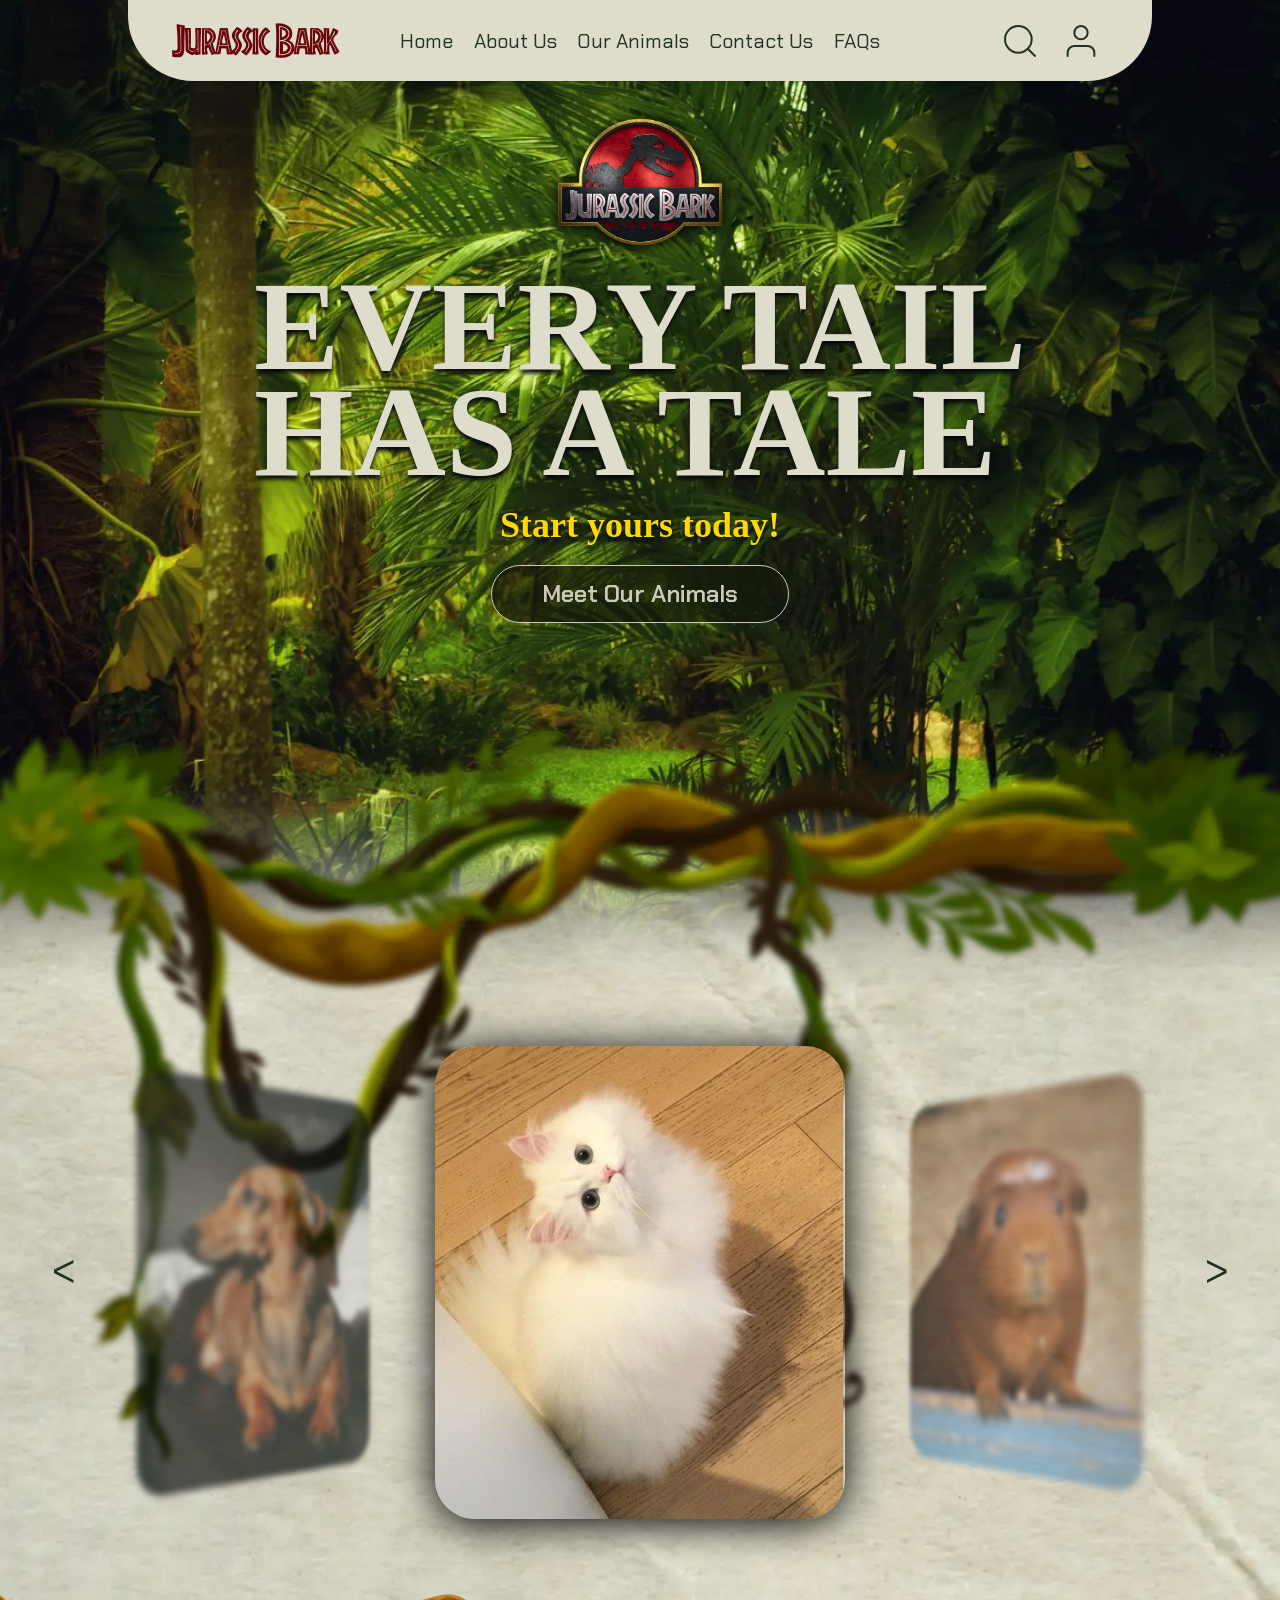
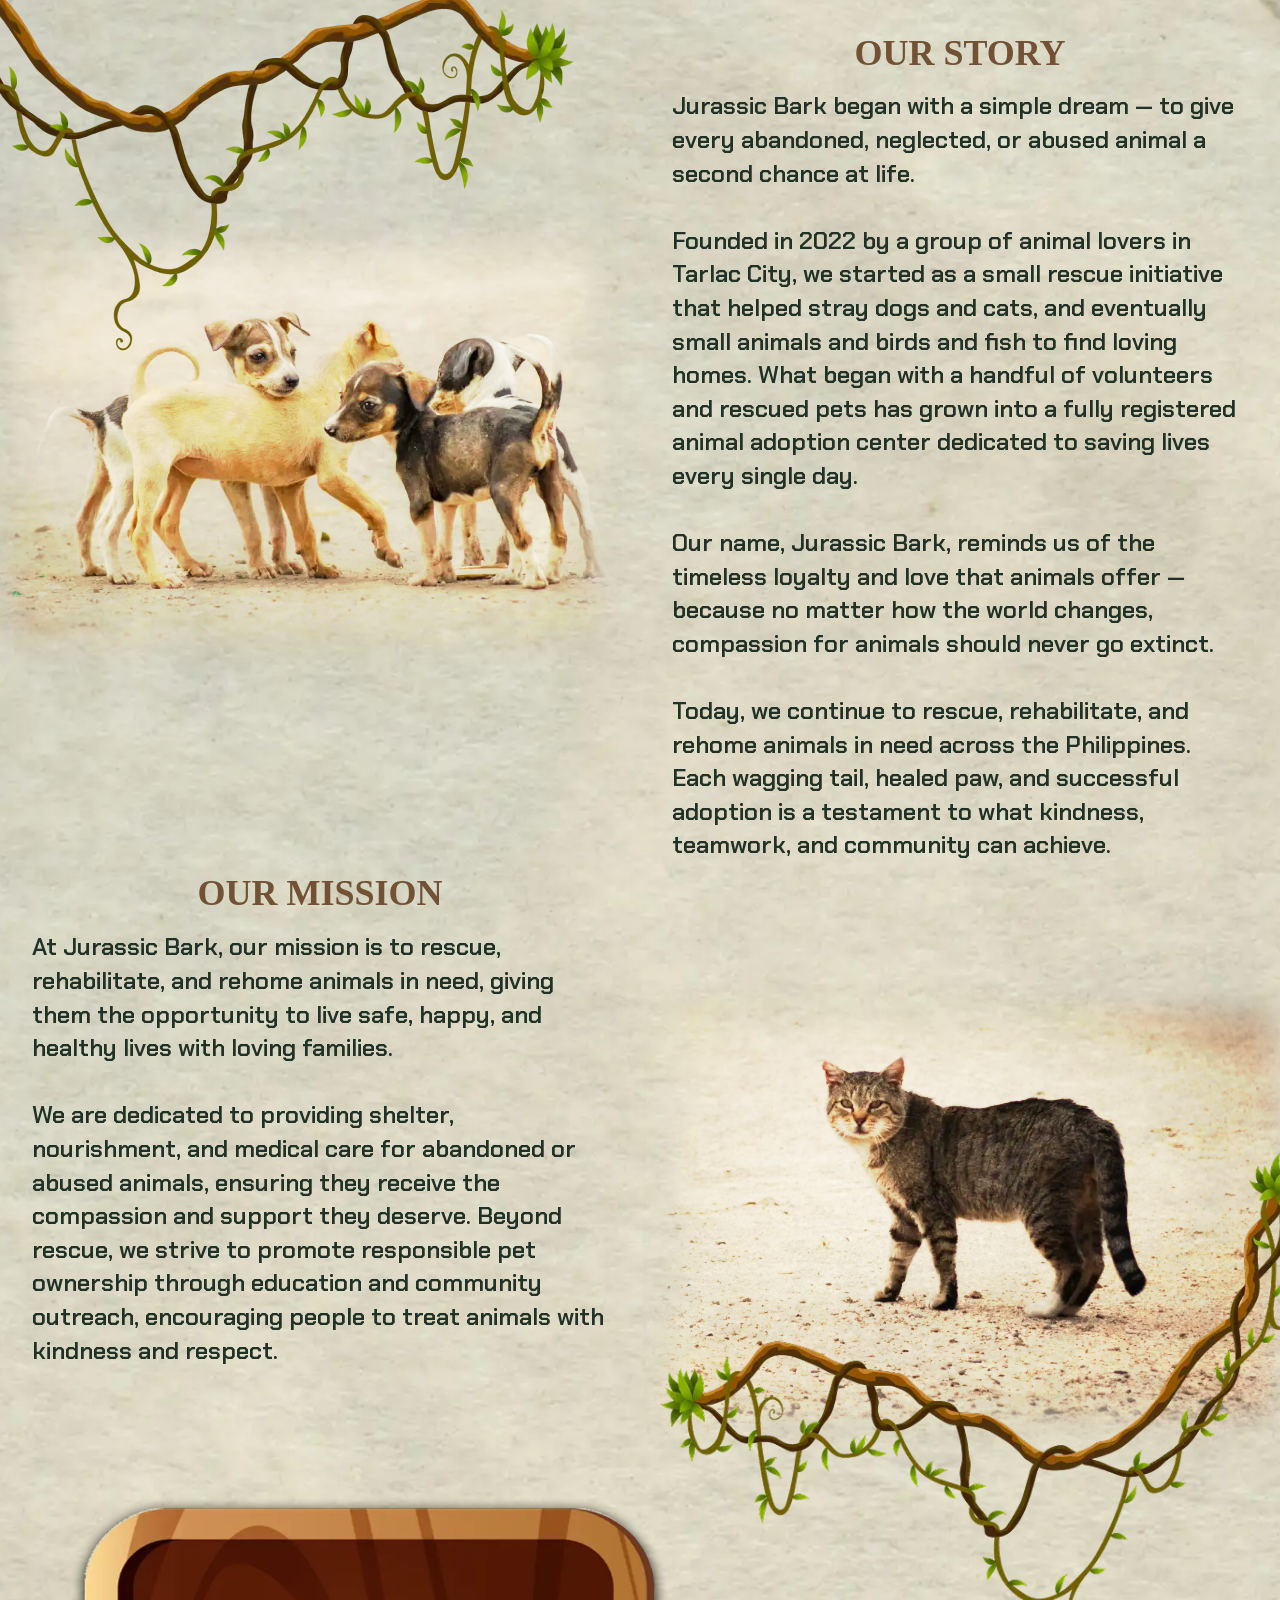
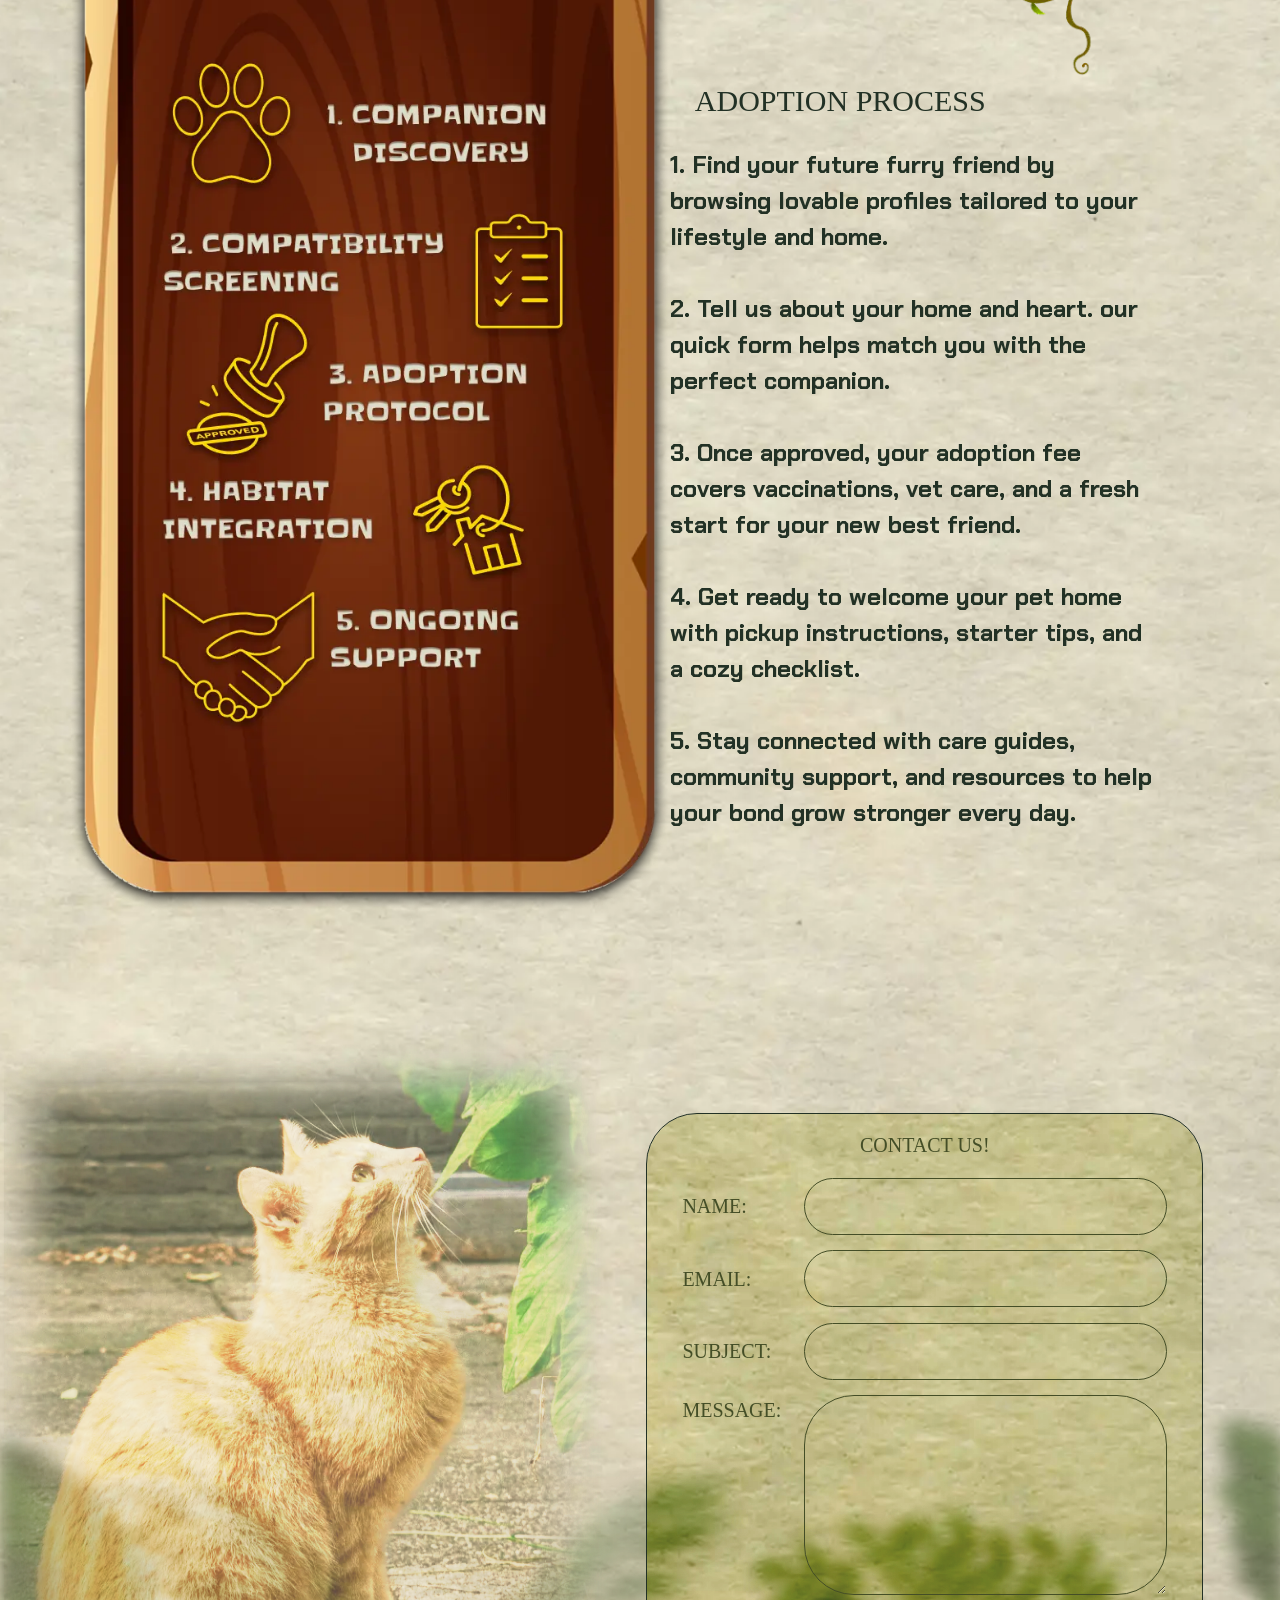
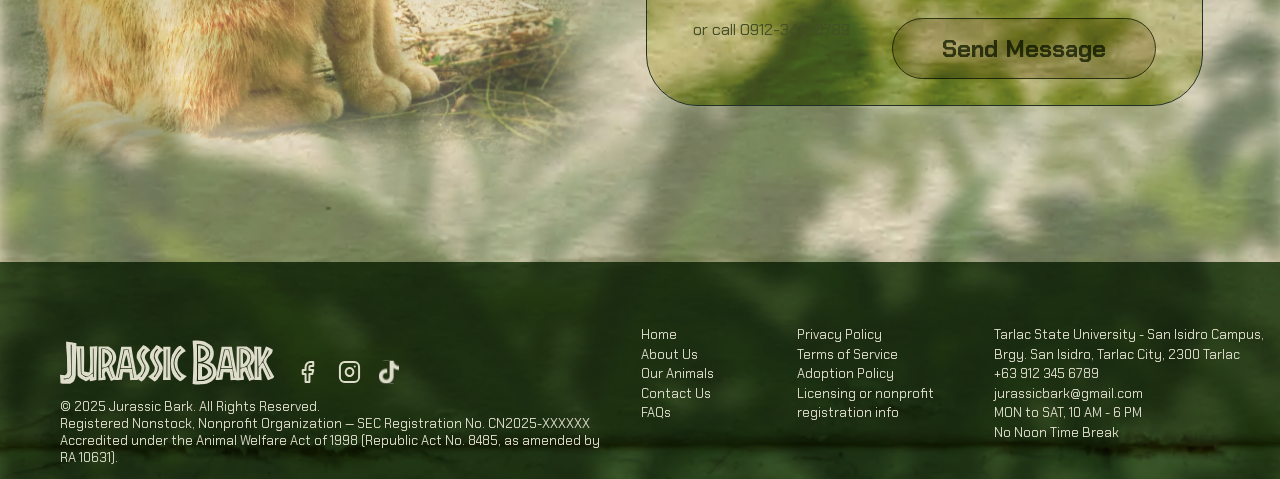
==== index.html @ 001b8b64 "awdawd" ====
<!DOCTYPE html>
<html lang="en">
<head>
    <meta charset="UTF-8">
    <meta name="viewport" content="width=device-width, initial-scale=1.0">
    <title>Document</title>
    <link rel="stylesheet" href="index.css">
    <script defer src="index.js" ></script>

    <!-- FONTS -->
    <style>
        @import url('https://fonts.googleapis.com/css2?family=Archivo+Black&family=Chakra+Petch:ital,wght@0,300;0,400;0,500;0,600;0,700;1,300;1,400;1,500;1,600;1,700&family=Noto+Sans+TC:wght@100..900&family=Poppins:ital,wght@0,100;0,200;0,300;0,400;0,500;0,600;0,700;0,800;0,900;1,100;1,200;1,300;1,400;1,500;1,600;1,700;1,800;1,900&display=swap');
        @import url('https://fonts.googleapis.com/css2?family=Archivo+Black&family=Chakra+Petch:ital,wght@0,300;0,400;0,500;0,600;0,700;1,300;1,400;1,500;1,600;1,700&family=Noto+Sans+TC:wght@100..900&family=Poppins:ital,wght@0,100;0,200;0,300;0,400;0,500;0,600;0,700;0,800;0,900;1,100;1,200;1,300;1,400;1,500;1,600;1,700;1,800;1,900&family=Slackey&display=swap');
    </style>
    
</head>
<body>

    <!-- Page Image Background -->
    <div class="homeBg1" ></div>
    <!-- <div class="homeBg2" ></div> -->
    <!-- <img  src="images/homeImages/home-bg-1.webp" alt=""> -->
    <!-- <img  src="images/homeImages/Home-Bg-2.webp" alt=""> -->

    <!-- NAV BAR -->
    <div class="nav">
        <!-- Burger menu button for mobile -->
        <div class="burgerMenuCon" >
            <div class="burgerMenuBtn" >
                <div></div>
                <div></div>
                <div></div>
            </div>
        </div>

        <div class="navLogo">
            <img src="images/homeImages/Jurassic Bark.webp" alt="">
        </div>
        <div class="mainNav">
            <p><a href="index.html">Home</a></p>
            <p> <a href="aboutUs.html">About Us</a></p>
            <p> <a href="ourAnimals.html">Our Animals</a></p>
            <p><a href="contact.html">Contact Us</a></p>
            <p><a href="faqs.html">FAQs</a></p>
        </div>
        <div class="navControls">
            <!-- Search SVG -->
            <svg class="searchIcon" width="40" height="40" viewBox="0 0 40 40" fill="none" xmlns="http://www.w3.org/2000/svg">
                <path d="M18.3333 31.6667C25.6971 31.6667 31.6667 25.6971 31.6667 18.3333C31.6667 10.9695 25.6971 5 18.3333 5C10.9695 5 5 10.9695 5 18.3333C5 25.6971 10.9695 31.6667 18.3333 31.6667Z" stroke="#223125" stroke-width="2" stroke-linecap="round" stroke-linejoin="round"/>
                <path d="M35 35L27.75 27.75" stroke="#223125" stroke-width="2" stroke-linecap="round" stroke-linejoin="round"/>
            </svg>

            <!-- User Svg -->
            <a href="user-profile.html">
                <svg class="userIcon" width="40" height="40" viewBox="0 0 40 40" fill="none" xmlns="http://www.w3.org/2000/svg">
                    <path d="M33.3337 35V31.6667C33.3337 29.8986 32.6313 28.2029 31.381 26.9526C30.1308 25.7024 28.4351 25 26.667 25H13.3337C11.5655 25 9.86986 25.7024 8.61961 26.9526C7.36937 28.2029 6.66699 29.8986 6.66699 31.6667V35" stroke="#223125" stroke-width="2" stroke-linecap="round" stroke-linejoin="round"/>
                    <path d="M19.9997 18.3333C23.6816 18.3333 26.6663 15.3486 26.6663 11.6667C26.6663 7.98477 23.6816 5 19.9997 5C16.3178 5 13.333 7.98477 13.333 11.6667C13.333 15.3486 16.3178 18.3333 19.9997 18.3333Z" stroke="#223125" stroke-width="2" stroke-linecap="round" stroke-linejoin="round"/>
                </svg>
            </a>

        </div>
    </div>

    <div class="navMobileSlide">
        <div class="navItem">
            <a href="index.html"><p>HOME</p></a>
        </div>
        
        <div class="navItem">
            <a href="aboutUs.html"><p>ABOUT US</p></a>
        </div>

        <div class="navItem">
            <a href="ourAnimals.html"><p>OUR ANIMALS</p></a>
        </div>

        <div class="navItem">
            <a href="contact.html"><p>CONTACT US</p></a>
        </div>

        <div class="navItem">
            <a href="faqs.html"><p>FAQs</p></a>
        </div>

    </div>

    <!-- MAIN CONTENT -->
    <!-- Home Back ground -->
    <div class="homeIntroImgBg" ></div>
    <div class="homeIntro" >
        <!-- Main Content -->
        <div class="mainContent">
            <img class="homeIntroLogo" src="images/3d Logo.png" alt="">
            <h1>
                EVERY TAIL
                <br>
                HAS A TALE
            </h1>
            <h2>Start yours today!</h2>
            <div class="startYoursBtn" >Meet Our Animals</div>
        </div>
        <!-- Blurry Branch Img -->
        <div class="blurryBranchCon">
            <img class="blurryBranchImg" src="images/homeImages/blury-branch.webp" alt="">
        </div>
    </div>


    <!-- OUT PETS -->
     <div class="ourPets">
        <!-- <div class="ourPetsHeading">
            <div class="ourPetsTitle"><h2>OUR PETS</h2></div>
            <div class="ourPetsViewMoreAnimalsBtn">View more animals</div>
        </div> -->

        <div class="ourPetsContent">
            <div class="btnCon">
                <button class="prevBtn" >&lt;</button>
            </div>
            <div class="carouselCon">
                <!-- <div class="petPic place1 ">
                    <img src="images/Bark-Twaine-BEAGLE 1.png" alt="">
                </div>
                <div class="petPic place2 ">
                    <img src="images/Nina-Tucker-GERMAN_SHEPHERD 1.png" alt="">
                </div>
                <div class="petPic place3 ">
                    <img src="images/Turing-POODLE 1.png" alt="">
                </div> -->
                <!-- <div class="petPic place3 next3"></div> -->
            </div>
            <div class="btnCon">
                <button class="nextBtn" >&gt;</button>
            </div>
        </div>
     </div>

    <!-- HOME INFORMATION -->
    <div class="homeInformation">

        <!-- Our Story -->
        <div class="ourStory">
            <div class="ourStoryimageHolder">
                <!-- side branch -->
                <img class="sideBranchImg" src="images/homeImages/side-branch.webp" alt="">
    
                <!-- Our Story Image Dogs -->
                <img class="ourStoryDogsImg" src="images/homeImages/ourStory-Image.webp" alt="">
            </div>
            <div class="ourStorycontentHolder">
                <h2>OUR STORY</h2>
                <p>Jurassic Bark began with a simple dream — to give every abandoned, neglected, or abused animal a second chance at life.
                    <br><br>
                    Founded in 2022 by a group of animal lovers in Tarlac City, we started as a small rescue initiative that helped stray dogs and cats, and eventually small animals and birds and fish to find loving homes. What began with a handful of volunteers and rescued pets has grown into a fully registered animal adoption center dedicated to saving lives every single day.
                    <br><br>
                    Our name, Jurassic Bark, reminds us of the timeless loyalty and love that animals offer — because no matter how the world changes, compassion for animals should never go extinct.
                    <br><br>
                    Today, we continue to rescue, rehabilitate, and rehome animals in need across the Philippines. Each wagging tail, healed paw, and successful adoption is a testament to what kindness, teamwork, and community can achieve.
                </p>
            </div>
        </div>

        <!-- Our Mission -->
        <div class="ourMission">
            <div class="ourMissionContentHolder">
                <h2>OUR MISSION</h2>
                <p>
                    At Jurassic Bark, our mission is to rescue, rehabilitate, and rehome animals in need, giving them the opportunity to live safe, happy, and healthy lives with loving families. 
                    <br><br>
                    We are dedicated to providing shelter, nourishment, and medical care for abandoned or abused animals, ensuring they receive the compassion and support they deserve. Beyond rescue, we strive to promote responsible pet ownership through education and community outreach, encouraging people to treat animals with kindness and respect.
                </p>
            </div>

            <div class="ourMissionImageHolder">
                <!-- Cat Image for Our Mission -->
                <img class="catImg" src="images/homeImages/cat-image.webp" alt="">

                <!-- Right Branch after cat -->
                <img class="rightBranchImg" src="images/homeImages/BranchRight.webp" alt="">

            </div>
            
        </div>
       
        <div class="adoptionProcess">

            <div class="adoptionProcessImageHolder">
                <!-- Adoption Process Image -->
                <img class="adoptionProcessImg" src="images/homeImages/Adoption-Process-Panel.webp" alt="">
            </div>

            <div class="adoptionProcessContent">
                <h2>ADOPTION PROCESS</h2>
                <p>
                    1. Find your future furry friend by browsing lovable profiles tailored to your lifestyle and home.
                    <br><br>
                    2. Tell us about your home and heart. our quick form helps match you with the perfect companion.
                    <br><br>
                    3. Once approved, your adoption fee covers vaccinations, vet care, and a fresh start for your new best friend.
                    <br><br>
                    4. Get ready to welcome your pet home with pickup instructions, starter tips, and a cozy checklist.
                    <br><br>
                    5. Stay connected with care guides, community support, and resources to help your bond grow stronger every day.
                </p>
            </div>
        </div>
        
        
    </div>

    <!-- CONTACT US -->
    <div class="contactUs">
        <div class="contactUsImageHolder" >
            <!-- Cat Contact US Picture -->
            <img class="contactUsCat" src="images/homeImages/cat.webp" alt="">
        </div>       

        <div class="contactUsContent" >
            <div class="contactUsForm">
                <div class="bg"></div>
                <p class="contactHead" >CONTACT US!</p>
                <div class="input">
                    <p>NAME: </p>
                    <input type="text">
                </div>
                <div class="input">
                    <p>EMAIL: </p>
                    <input type="text">
                </div>
                <div class="input">
                    <p>SUBJECT: </p>
                    <input type="text">
                </div>
                <div id="msgInput" class="input">
                    <p>MESSAGE: </p>
                    <textarea id="msgTxtArea" name="" id=""></textarea>
                </div>
                <div class="contactUsfooter" >
                    <p class="sideText" >or call 0912-345-6789</p>
                    <button class="sendMsgBtn" >Send Message</button>
                </div>
            </div>
        </div>
    </div>


    <!-- GRASS FOOTER -->
    <div class="grassFooter"></div>
    <img class="grassFooter" src="images/homeImages/grass-footer.webp" alt="">
     
    <!-- FOOTER -->
     <div class="HomeFooter">
        <div class="footerBg" ></div>
        <div class="foot1" >
            <div class="footerLogoIcons" >
                <img class="footLogo" src="images/homeImages/Jurassic Bark.svg" alt="">
                <div class="smallIconsCon">
                    <img class="smallIcons" src="images/homeImages/facebook.svg" alt="">
                    <img class="smallIcons" src="images/homeImages/instagram.svg" alt="">
                    <img class="smallIcons" src="images/homeImages/tiktok.svg" alt="">            </div>
                </div>
            <div class="foot1Text" >
                © 2025 Jurassic Bark. All Rights Reserved.
                <br>
                Registered Nonstock, Nonprofit Organization — SEC Registration No. CN2025-XXXXXX
                <br>   
                Accredited under the Animal Welfare Act of 1998 (Republic Act No. 8485, as amended by RA 10631).
            </div>

        </div>

        <!-- bottom foot1 text for mobile -->
        <div class="bottomFoot1Text" >
            © 2025 Jurassic Bark. All Rights Reserved.
            <br>
            Registered Nonstock, Nonprofit Organization — SEC Registration No. CN2025-XXXXXX
            <br>   
            Accredited under the Animal Welfare Act of 1998 (Republic Act No. 8485, as amended by RA 10631).
        </div>
            
        <div class="foot2" >
            Home
            <br>
            About Us
            <br>
            Our Animals
            <br>
            Contact Us
            <br>
            FAQs
        </div>
        <div class="foot3" >
            Privacy Policy
            <br>
            Terms of Service
            <br>
            Adoption Policy
            <br>
            Licensing or nonprofit 
            <br>
            registration info
        </div>
        <div class="foot4" >
            Tarlac State University - San Isidro Campus, 
            <br>
            Brgy. San Isidro, Tarlac City, 2300 Tarlac
            <br>
            +63 912 345 6789
            <br>
            jurassicbark@gmail.com
            <br>
            MON to SAT, 10 AM - 6 PM
            <br>
            No Noon Time Break
        </div>
     </div>
    

</body>
</html>
---- index.css ----
/* CSS RESET */

/* 1. Use a more-intuitive box-sizing model */
*, *::before, *::after {
  box-sizing: border-box;
}

/* 2. Remove default margin */
* {
  margin: 0;
}

/* 3. Enable keyword animations */
@media (prefers-reduced-motion: no-preference) {
  html {
    interpolate-size: allow-keywords;
  }
}

body {
  /* 4. Add accessible line-height */
  line-height: 1.5;
  /* 5. Improve text rendering */
  -webkit-font-smoothing: antialiased;
}

/* 6. Improve media defaults */
img, picture, video, canvas, svg {
  display: block;
  max-width: 100%;
}

/* 7. Inherit fonts for form controls */
input, button, textarea, select {
  font: inherit;
}

/* 8. Avoid text overflows */
p, h1, h2, h3, h4, h5, h6 {
  overflow-wrap: break-word;
}

/* 9. Improve line wrapping */
p {
  text-wrap: pretty;
}
h1, h2, h3, h4, h5, h6 {
  text-wrap: balance;
}

/*
  10. Create a root stacking context
*/
#root, #__next {
  isolation: isolate;
}


/* VARIABLES */
:root{
  --fontColor: #223125;
  --fontColor2: #725134;
  --fontColor3: #444E27;
  --bgColor: #DEDCCA;
}



/* MAIN STARTING STYLING */
/* PAGE STYLING */
body{
    position: relative;
    background: var(--bgColor);
    color: var(--fontColor);
    font-family: "Chakra Petch";
    display: flex;
    flex-direction: column;
    align-items: center;
    /* border: 2px solid violet; */
    overflow-x: hidden;
    
    /* Temporary bottom padding */
    padding-bottom: 300px;

}

a{
  text-decoration: none;
  color: inherit;
}


/* NAV STYLING */

/* turning off mobile elements */
.burgerMenuCon{
    display: none;
}

.navMobileSlide{
  display: none;
  top: 0;
  padding-top: 85px;
    /* padding-bottom: 5%; */
    position: absolute;
    /* height: 500px; */
    /* background-image: url("images/homeImages/nav\ slider\ bg.webp"); */
    background-repeat: no-repeat;
    background-size: cover;  
    background-position: center center;
    width: 100%;
    display: none;
    flex-direction: column;
    align-items: center;
    z-index: 2;
    border-radius: 20px;
    color: #223125;
    box-shadow: 4px 1px 10px black;
    z-index: 5;
}


.nav{
  position: absolute;
  display: grid;
  grid-template-columns: 1fr 2fr 1fr;
  align-items: center;
  flex-direction: row;
  justify-content: center;
  height: 81px;
  font-family: "Chakra Petch";
  color: var(--fontColor); 
  font-size: 20px;
  border-radius: 0px 0px 65px 65px;
  width: 80%;
  background: var(--bgColor);
  z-index: 4;
}

.navLogo{
  display: flex;
  align-items: center;
  justify-content: center;

}
.mainNav{
  display: flex;
  align-items: center;
  flex-direction: row;
  justify-content: center;
  gap: 4%;
  width: 100%;
  /* border: 2px solid pink; */
  height: 100%;
}

.navControls{
  display: flex;
  align-items: center;
  gap: 10%;
  justify-content: flex-end;
  padding-right: 20%;
}

.nav p{
  transition: .2s;
  cursor: pointer;
}

.nav p:hover{
  transform: scale(1.3);
}




/* MAIN SECTION STYLING */
/* HOME INTRO */
.homeIntroImgBg{
  position: absolute;
  flex-shrink: 0;
  z-index: -1;
  background-image: url("images/homeImages/Mask group.webp");
  height: 1100px;
  width: 100%;
  background-repeat: no-repeat;
  background-size: cover;  
  background-position: center center;
}
.homeIntro{
  position: relative;
  display: flex;
  /* border: 1px solid pink; */
  grid-template-columns: auto 1fr;
  align-items: center;
  justify-content: center;
  width: 100%;
  flex-direction: column; 
  height: 100%;
  
}

.homeIntroLogo{
  margin-top: 2%;
  padding-top: 81px;
  width: 190px;
}

.mainContent{
  position: relative;
  display: flex;
  /* border: 1px solid pink; */
  align-items: center;
  justify-content: center;
  width: 100%;
  flex-direction: column;  
}

.blurryBranchCon{
  height: 30vw;
  overflow: visible;
}



.homeIntro h1{
  margin-top: 1%;
  line-height: .83;
  color: var(--bgColor);
  font-family: "Slackey";
  font-size: 128px;
  text-shadow: 0px 4px 4px #07080D;
}

.homeIntro h2{
  margin-top: 1%;
  color: #FFD900;
  font-family: "Slackey";
  font-size: 36px;
  text-shadow: 0px 4px 4px #07080D;
}

.startYoursBtn{
  display: flex;
  background: #13160bb1;
  align-items: center;
  justify-content: center;
  padding: 10px 50px 10px 50px;
  border: 1.5px solid #CCCBB9;
  border-radius: 100px;
  font-size: 24px;
  font-family: "Chakra Petch";
  font-weight: 600;
  color: #CCCBB9;
  margin-top: 1%;
  transition: .2s;
  cursor: pointer;
}

.startYoursBtn:hover{
  background: white;
  color: #050607;
}

.startYoursBtn:active{
  transition: 0s;
  background: #000;
  color: white;
}







/* OUR PETS */
.blurryBranchImg{
  /* position: absolute; */
  /* border: 1px solid black; */
}

.ourPets{
  display: flex;
  /* border: 1px solid pink; */
  flex-direction: column;
  width: 100%;
}

.ourPetsHeading{
  display: grid;
  grid-template-columns: 1fr 5fr 1fr;
  /* border: 1px solid green; */
  justify-content: center;
  align-items: center;
}

.ourPetsTitle{
  display: flex;
  align-items: center;
  justify-content: center;
}

.ourPetsTitle h2{
  font-weight: 1000;
  /* margin-left: 17%; */
}

.ourPetsViewMoreAnimalsBtn{
  grid-column: 3;
  font-size: 20px;
}

.ourPetsHeading div{
  width: 100%;
}

.ourPetsContent{
  position: relative;
  /* border: 1px solid red; */
  display: grid;
  grid-template-columns: .5fr 4fr .5fr;
  /* align-items: center; */
  justify-content: center;
  /* gap: 2%; */
  /* overflow-x: auto; */
  width: 100%;
  height: 550px;
}

.carouselCon{
  /* border: solid 2px violet; */
  position: relative;
  perspective: 1300px;
  width: 100%;
  position: relative;
  display: flex;
  align-items: center;
  justify-content: center;
  /* height: max-content; */
  height: 100%;
}

.petPic{
  position: absolute;
  width: 40%;
  /* height: 526px; */
  /* border: .5px solid var(--bgColor); */
  border-radius: 40px;
  /* background:lightcoral; */
  /* transform: rotateY(30deg); */
  flex-shrink: 0;
  overflow:hidden;
  transition: all 0.5s ease;
}


/* Carousel Positions */
.left {
  transform: rotateY(60deg) scale(.5) translateX(-1000px);
  opacity: .7;
  filter: blur(5px);
  z-index: 0;
}
.center {
  transform: rotateY(0deg) scale(1);
  opacity: 1;
  filter: blur(0);
  z-index: 2;
  box-shadow: 0px 4px 40px black;
}

.center:hover{
  scale: 1.2;
}

.right {
  transform: rotateY(-60deg) scale(.5) translateX(1000px);
  opacity: .7;
  filter: blur(5px);
  z-index: 0;
}
.hidden {
  opacity: 0;
  transform: scale(.5); 
  filter: blur(10px);
  z-index: -1;
}

.petPic img{
  width: 100%;
}

.ourPetsContent button{
  background: none;
  border: none;
  cursor: pointer;
  /* color: white; */
  font-size: 40px;
  margin-bottom: 20%;
}

.ourPetsContent .btnCon{
  display: flex;
  align-items: center;
  justify-content: center;
  width: 100%;
  /* border:solid 2px green;  */
  z-index: 2;
}

.btnCon button{
  color: var(--fontColor);
}






/* HOME INFORMATION SECTION */
.homeInformation{
  /* border: 2px solid blue; */
  display: flex;
  flex-direction: column;
  width: 100%;
  margin-top: 5%;
  /* testing height */
  /* height: 500px;  */
}

.ourStory, .ourMission{
  display: grid;
  grid-template-columns: 1fr 1fr;
  /* border: 1px solid red; */
  width: 100%;
}

.ourStoryimageHolder, .ourMissionImageHolder{
  position: relative;
  /* border: 1px solid blue; */
  display: flex;
}

.sideBranchImg{
  margin-top: -100px;
  position: absolute;
  /* border: 1px solid red; */
  align-self: flex-start;
  z-index: -1;
}

.ourStoryDogsImg{
  position: absolute;
  align-self: center;
  mix-blend-mode: hard-light;
  z-index: -2;
}

.catImg{
  position: absolute;
  align-self: center;
  mix-blend-mode: hard-light;
  z-index: -2;
  margin-bottom: -200px;
}

.rightBranchImg{
  position: absolute;
  align-self: center;
  right: -20px;
  margin-bottom: -600px;
}

.ourStorycontentHolder, .ourMissionContentHolder{
  display: flex;
  flex-direction: column;
  align-items: center;
  margin-top: 1%;
  font-size: 24px;
  font-family: "Chakra Petch";
  font-weight: 600;
  line-height: 1.4;
  padding-left: 5%;
  padding-right: 5%;
}

.ourStorycontentHolder h2, .ourMissionContentHolder h2{
  font-family: "Slackey";
  font-size: 36px;
  color: var(--fontColor2);
  margin-bottom: 2%;
}


.adoptionProcess{
  position: relative;
  /* border: 1px solid orange; */
  width: 100%;
  display: grid;
  grid-template-columns: 1.1fr 1fr;
  margin-top: 10%;
}

.adoptionProcessImageHolder{
  /* border: 2px solid crimson; */
  display: flex;
  align-items: center;
  justify-content: flex-end;
  padding-left: 10%;
}

.adoptionProcessImg{
}

.adoptionProcessContent{
  display: flex;
  flex-direction: column;
  align-items: flex-start;
  font-size: 24px;
  font-weight: 1000;
  padding-top: 30%;
  padding-right: 20%;
}

.adoptionProcessContent h2{
  margin-left: 5%;
  font-family: "Slackey";
  font-size: 30px;
  font-weight: 100;
  margin-bottom: 5%;
}




/* Contact US */
.contactUs{
  margin-top: 10%;
  display: grid;
  grid-template-columns: 1fr 1fr;
  /* border: solid 1px violet; */
  width: 100%;
}

.contactUsImageHolder{
  /* border: 1px solid blueviolet; */
  display: flex;
  flex-direction: column;
  align-items: flex-end;
  padding-right: 5%;
  justify-content: center;
}

.contactUsCat{
  mix-blend-mode: hard-light;
}


.contactUsContent{
  display: flex;
  flex-direction: column;
  /* border: solid 1px red; */
  align-items: flex-start;
  justify-content: center;
  font-family: "Slackey";
  color: var(--fontColor3);
}

.contactUsForm{
  display: flex;
  position: relative; 
  flex-direction: column;
  border: solid 1px #223125;
  width: 87%;
  margin-left: 1%;
  align-items: center;
  border-radius: 51px;
  overflow: hidden;
  font-size: 20px;
  padding: 0 20px;
}

.contactUsForm .bg{
  position: absolute;
  width: 100%;
  height: 100%;
  background: #444E27;
  mix-blend-mode: overlay;
  z-index: -1;
}

.contactHead{
  margin-top: 3%;
  margin-bottom: 2%;
}

.input{
  /* border: 1px solid green; */
  display: grid ;
  grid-template-columns: 1fr 3fr;
  width: 100%;
  justify-self: center;
  align-items: center;
  margin-top: 1.5%;
  margin-bottom: 1.5%;
  padding-left: 15px;
  padding-right: 15px;
}

.input input, textarea{
  width: 100%;
  border-radius: 50px;
  border: 1px solid #444E27;
  background: none;
  height: 57px;
  padding-left: 20px;
  padding-right: 20px;
}

textarea {
  padding-top: 10px;
  font-size: 14px;
}

#msgInput{
  align-items: flex-start;
}

#msgTxtArea{
  height: 200px;
}

.contactUsfooter{
  display: grid;
  grid-template-columns: 1fr .5fr;
  width: 90%;
  margin-top: 3%;
  margin-bottom: 5%;
}

.sendMsgBtn{
  font-family: "Chakra Petch";
  background-color: #E0D7C3;
  border-radius: 50px;
  border: 1px solid #444E27;
  mix-blend-mode: multiply;
  width: 264px;
  height: 61px;
  display: flex;
  align-items: center;
  justify-content: center;
  color: #444E27;
  font-weight: 1000;
  font-size: 24px;
  cursor: pointer;
  transition: transform 140ms ease, box-shadow 140ms ease, background-color 140ms ease, border-color 140ms ease;
}

.sendMsgBtn:hover{
  background-color: #f0e7d3;
  border-color: #2f3a1f;
  box-shadow: 0 6px 18px rgba(34, 49, 37, 0.18);
  transform: translateY(-1px);
}

.sendMsgBtn:active{
  transform: translateY(1px) scale(0.99);
  box-shadow: 0 3px 10px rgba(34, 49, 37, 0.18);
}

.sideText{
  font-family: "Chakra Petch";
  font-size: 16px;
}

/* FOOTER */

.grassFooter{
  position: absolute;
  bottom: 0;
  z-index: -3;
  /* background-image: url("images/homeImages/grass-footer.webp");
  background-repeat: no-repeat;
  background-size: cover;  
  background-position: center center; */
  width: 100%;
  opacity: .5;
  /* height: 800px; */
}

.footerBg{
  position: absolute;
  width: 100%;
  height: 100%;
  background-color: #3F6032;
  mix-blend-mode: multiply;
  z-index: -1;
}

.HomeFooter{
  position: absolute;
  /* border: 2px solid red; */
  width: 100%;
  height: 217px;
  display: grid;
  grid-template-columns: 4fr 1fr 1.5fr 2fr;
  color: var(--bgColor);
  font-size: 13px;
  bottom: 0;
}

.HomeFooter div{
  /* border: 1px blue solid; */
}

.foot1{
  display: grid;
  grid-template-rows: 1.5fr 1fr;
}

.footLogo{
  /* border: 1px solid green; */
  width: 70%;
}

.footerLogoIcons{
  display: flex;
  align-items: flex-end;
  justify-content: center;
  padding-left: 10%;
  gap: 4%;
  padding-bottom: 1%;
}

.smallIconsCon{
  gap: 6%;
  display: flex;
  margin-bottom: .5%;
  width: 100%;
}

.foot1Text, .bottomFoot1Text{
  display: flex;
  align-items: center;
  padding-left: 10%;
  line-height: 1.3;
  margin-bottom: 1%;
}

/* disabling mobile elements */
.bottomFoot1Text{
  display: none;
}

.foot2, .foot3, .foot4{
  display: flex;
  align-items: flex-start;
  justify-content: center;
  padding-top: 7vh;
}

.homeBg1{
  position: absolute;
  width: 100%;
  z-index: -3;
  /* background-image: url("images/homeImages/home-bg-1.webp"); */
  background-image: url("images/homeImages/page background.webp");
  height: 100%;
  background-repeat: no-repeat;
  background-size: cover;  
  background-position: center center;
  /* border: 7px solid deepskyblue; */
}

/* .homeBg2{
  position: absolute;
  width: 100%;
  z-index: -3;
  margin-top: 286%;
} */

/* Break point for footer foot1 text breaking at 1216 width */
@media only screen and (max-width: 1215px) {
  .foot1{
    grid-template-rows: 1fr 1fr;
  }
}

/* NAV BREAK POINT */
@media only screen and (max-width: 1170px) {
  .nav{
    width: 100%;
  }
}


/* NAV / footer for tablet and breaking point of small laptop */
@media only screen and (max-width: 930px) {

  /* HTML BODY */
  html, body{
    overflow-x: hidden;
  }


  /* NAV */
  /* turning off mobile designs */
  
  
  .nav{
    width: 100%;
    grid-template-columns: .9fr 1.9fr .5fr;
  }

  .mainNav{
    gap: 3%;
    font-size: 18px;
  }

  .navLogo{
    justify-content: flex-end;
  }

  .navControls{
    gap: 7%;
  }
 
  
  /* HOME INTRO */

  .homeIntroImgBg{
    margin-top: -300px;
  }

  .homeIntro{
    /* border: 1px solid yellow; */
  }

  .homeIntro h1{
    font-size: 64px;
  }

  .homeIntro h2{
    font-size: 24px;
  }

  .startYoursBtn{
    font-size: 16px;
  }


  /* OUR PETS */
  .petPic{
    width: 50%;
  }



  /* HOME INFORMATION SECTION */
  .ourStory, .ourMission{
    grid-template-columns: none;
    grid-template-rows: 1fr auto;
  }

  .ourStoryimageHolder, .ourMissionImageHolder{
    flex-direction: column;
    align-items: center;
  }

  .sideBranchImg{
    margin-left: -20%;
  }

  .ourStoryDogsImg{
    margin-top: 50px;
    position: relative; 
  }

  .ourStorycontentHolder, .ourMissionContentHolder{
    padding-left: 10%;
    padding-right: 10%;
    font-size: 20px;
    position: relative;
  }

  .catImg{
    position: relative;
    /* border: 1px solid black; */
    margin-bottom: 0;
  }

  .rightBranchImg{
    position: absolute;
    right: -20px;
    margin-bottom: 0 ;
    bottom: -200px;
  }

  .ourMission{
    /* border: 5px chartreuse; */
    grid-template-rows: auto 1fr;
  }

  .ourMissionImageHolder{
    /* border: 1px solid deeppink; */
  }

  .homeInformation{
    /* border: solid 1px red; */
  }



  .adoptionProcess{
    align-items: center;
    margin-top: 0;
    grid-template-columns: none;
    grid-template-rows: auto auto;
  }

  .adoptionProcessContent{
    grid-row: 1;
    align-items: center;
    padding-right: 10%;
    padding-left: 10%;
    font-size: 20px;
    padding-top: 20%;
  }

  .adoptionProcessImageHolder{
    justify-content: center;
    padding-left: 0;
    margin-top: 5%;
  }

  .adoptionProcessImg{
    align-self: center;
    margin-left: 0;
    width: 88%;
  }



  /* CONTACT US */
  
  .contactUs{
    position: relative;
    grid-template-columns: 1fr;
    grid-template-rows: auto;
    /* border: 5px #FFD900 solid; */
    display: flex;
    flex-direction: column;
    align-items: center;
    padding-left: 10%;
    padding-right: 10%;
  }

  .contactUsImageHolder{
    grid-row: 1;
    position: absolute;
    padding-right: 0;
    align-items: center;
  }

  .contactUsCat{
    /* border: 3px solid darkblue; */
    opacity: .2;
    z-index: -2;
  }

  .contactUsContent{
    grid-row: 1;
    align-items: center;
    width: 100%;
  }

  .contactUsForm{
    margin-left: 0;
    width: 100%;
  }
  

  /* FOOTER */
  .HomeFooter{
    font-size: 11px;
    grid-template-columns: 4fr 1fr 1.5fr 3fr;
    height: 160px;
  }

  .HomeFooter div{
    /* border: 1px solid blue; */
  }

  .foot1{
    grid-template-rows: 1fr 1fr;
  }

  .foot1Text{
    margin-bottom: 0;
  }

  .footerLogoIcons{
    align-items: flex-end;
    gap: 2%;
  }

  .footLogo{
    width: 50%;
  }

  .smallIconsCon{
    width: 100%;
    gap: 10%;
  }
}

/* collapse nav Break Point */
@media only screen and (max-width: 700px) {
  
  .nav{
    grid-template-columns: 1fr 2fr 1fr;
    box-shadow: 4px 1px 10px gray;
  }

  .nav div{
    /* border: 1px solid blue; */
  }

  .mainNav{
    display: none;
  }

  .burgerMenuCon{
    display: flex;
    justify-content: flex-start;
    margin-left: 45px;
    align-content: center;
    cursor: pointer;
  }

  .burgerMenuBtn{
    display: flex;
    flex-direction: column;
    width: 35px;
    position: relative;
    transition: .2s;
  }

  .burgerMenuBtn div{
    border: none;
    width: 100%;
    height: 4px;
    background: #223125;
    margin-top: 3px;
    margin-bottom: 3px;
    border-radius: 2px;
    transition: .6s;
    transition-timing-function: ease;
  }

  .burgerActive{
    justify-content: center;
  }

  .burgerActive div:first-child{
    position: absolute;
    transform: rotate(45deg);
    align-self: center;
  }

  .burgerActive div:last-child{
    position: absolute;
    transform: rotate(-45deg);
    align-self: center;
  }

  .burgerActive div:nth-child(2){
    opacity: 0;
  }
  


  .navMobileSlide{
    padding-top: 85px;
    /* padding-bottom: 5%; */
    position: absolute;
    /* height: 500px; */
    /* background-image: url("images/homeImages/nav\ slider\ bg.webp"); */
    width: 100%;
    display: none;
    flex-direction: column;
    align-items: center;
    z-index: 2;
    border-radius: 20px;
    color: #223125;
    background: #f0f1df;
    font-weight: 1000;
  }

  .navMobileSlide div{
    border-bottom: solid 2px #223125;
    height: 50px;
    width: 90%;
    display: flex;
    align-items: center;
    justify-content: center;
  }

  .navMobileSlide div:last-child{
    border: none;
  }

  .appear{
    display: flex;
  }

  .navLogo{
    grid-template-columns: 2;
    justify-content: center;
  }


  /* FOOTER */
  .HomeFooter{
    grid-template-columns: 1fr 1fr 3fr 2fr;
    grid-row: 1 1fr;
    height: auto;
    text-align: center;
  }

  .foot1{
    grid-row: 1;
    grid-column: 3;
  }

  .foot2, .foot3, .foot4{
    padding-top: 5vh;
    align-items: flex-start;
  }

  .footerLogoIcons{
    flex-direction: column;
    align-items: center;
    padding-left: 0;
    grid-row: 1 / 3;
  }

  .smallIconsCon{
    width: 60%;
  }

  .smallIconsCon img{
    width: 100%;
  }

  .foot1Text{
    display: none;
  }

  .bottomFoot1Text{
    align-items: center;
    text-align: center;
    display: flex;
    grid-row: 2;
    grid-column: 1 / 5;
  }

  .footLogo{
    width: 90%;
  }

  .smallIconsCon{
    justify-content: center;
  }

  .foot2{
    grid-column: 1;
  }

  .foot3{
    grid-column: 2;
  }

  .foot4{
    grid-column: 4;
  }

  
  
}


/* Mobile View */
@media only screen and (max-width: 451px){

  /* HOME INTRO */
  
  .homeIntroLogo{
    width: 220px;
  }

  .homeIntro h1{
    font-size: 48px;
  }

  .homeIntro h2{
    font-size: 20px;
  }

  .startYoursBtn{
    margin-top: 5%;
  }


  /* OUR PETS */
  .petPic{
    width: 80%;
    border-radius: 20px;
  }

  .left{
    transform: rotateY(60deg) scale(.5) translateX(-500px);
  }

  .right{
    transform: rotateY(-60deg) scale(.5) translateX(500px);
  }



  /* CONTACT US */
  .contactUs{
    
  }

  .contactUsForm{
    font-size: 18px;
    border-radius: 30px;
  }

  .input input, textarea{
    height: 32px;
  }

  #msgTxtArea{
    height: 91px;
    border-radius: 10px;
  }
  
  .input p{
    font-size: 14px;
  }

  .contactUsfooter{
    grid-template-columns: 1fr;
    grid-template-rows: auto auto;
    /* border: 1px solid blue; */
    justify-items: center;
    align-items: center;
    margin-bottom: 0;
  }

  .sendMsgBtn{
    font-size: 16px;
    width: 168px;
    height: 41px;
    grid-row: 1;
  }

  /* footer */
  .HomeFooter{
    font-size: 6px;
  }

}
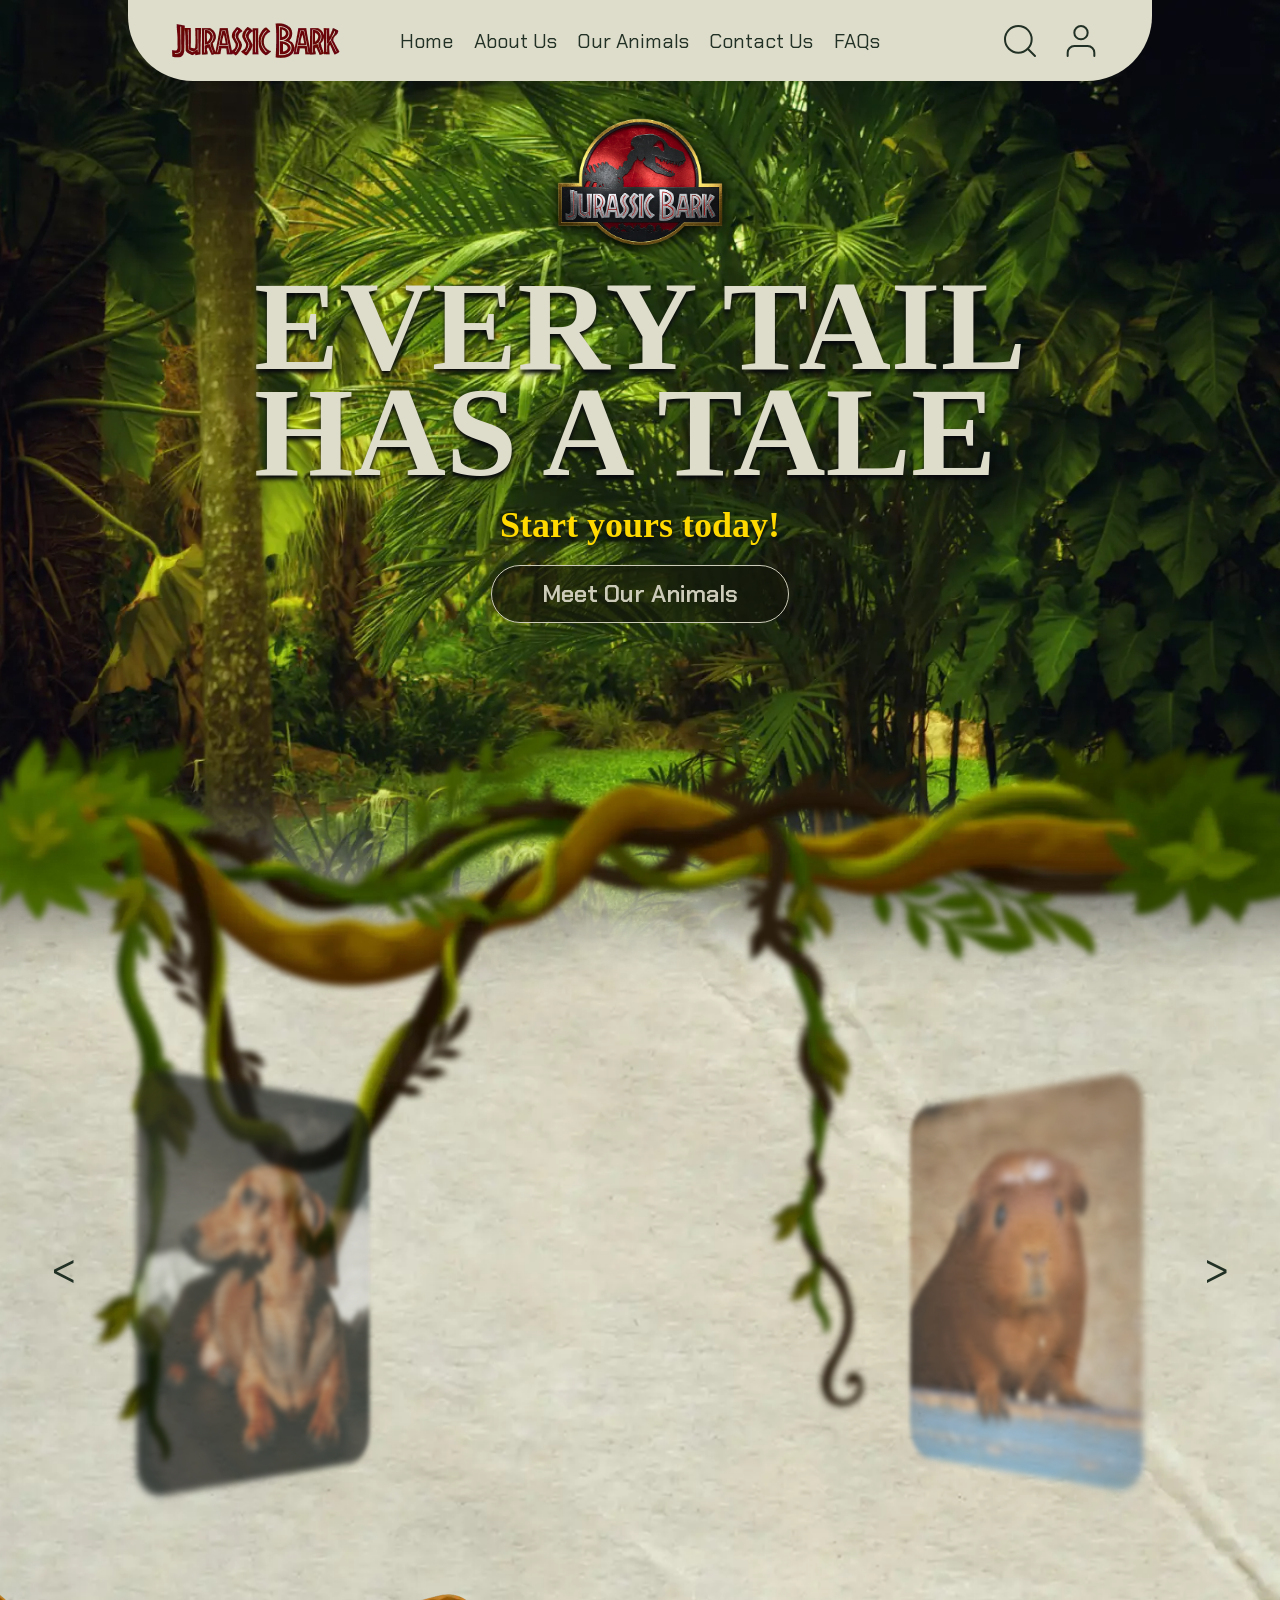
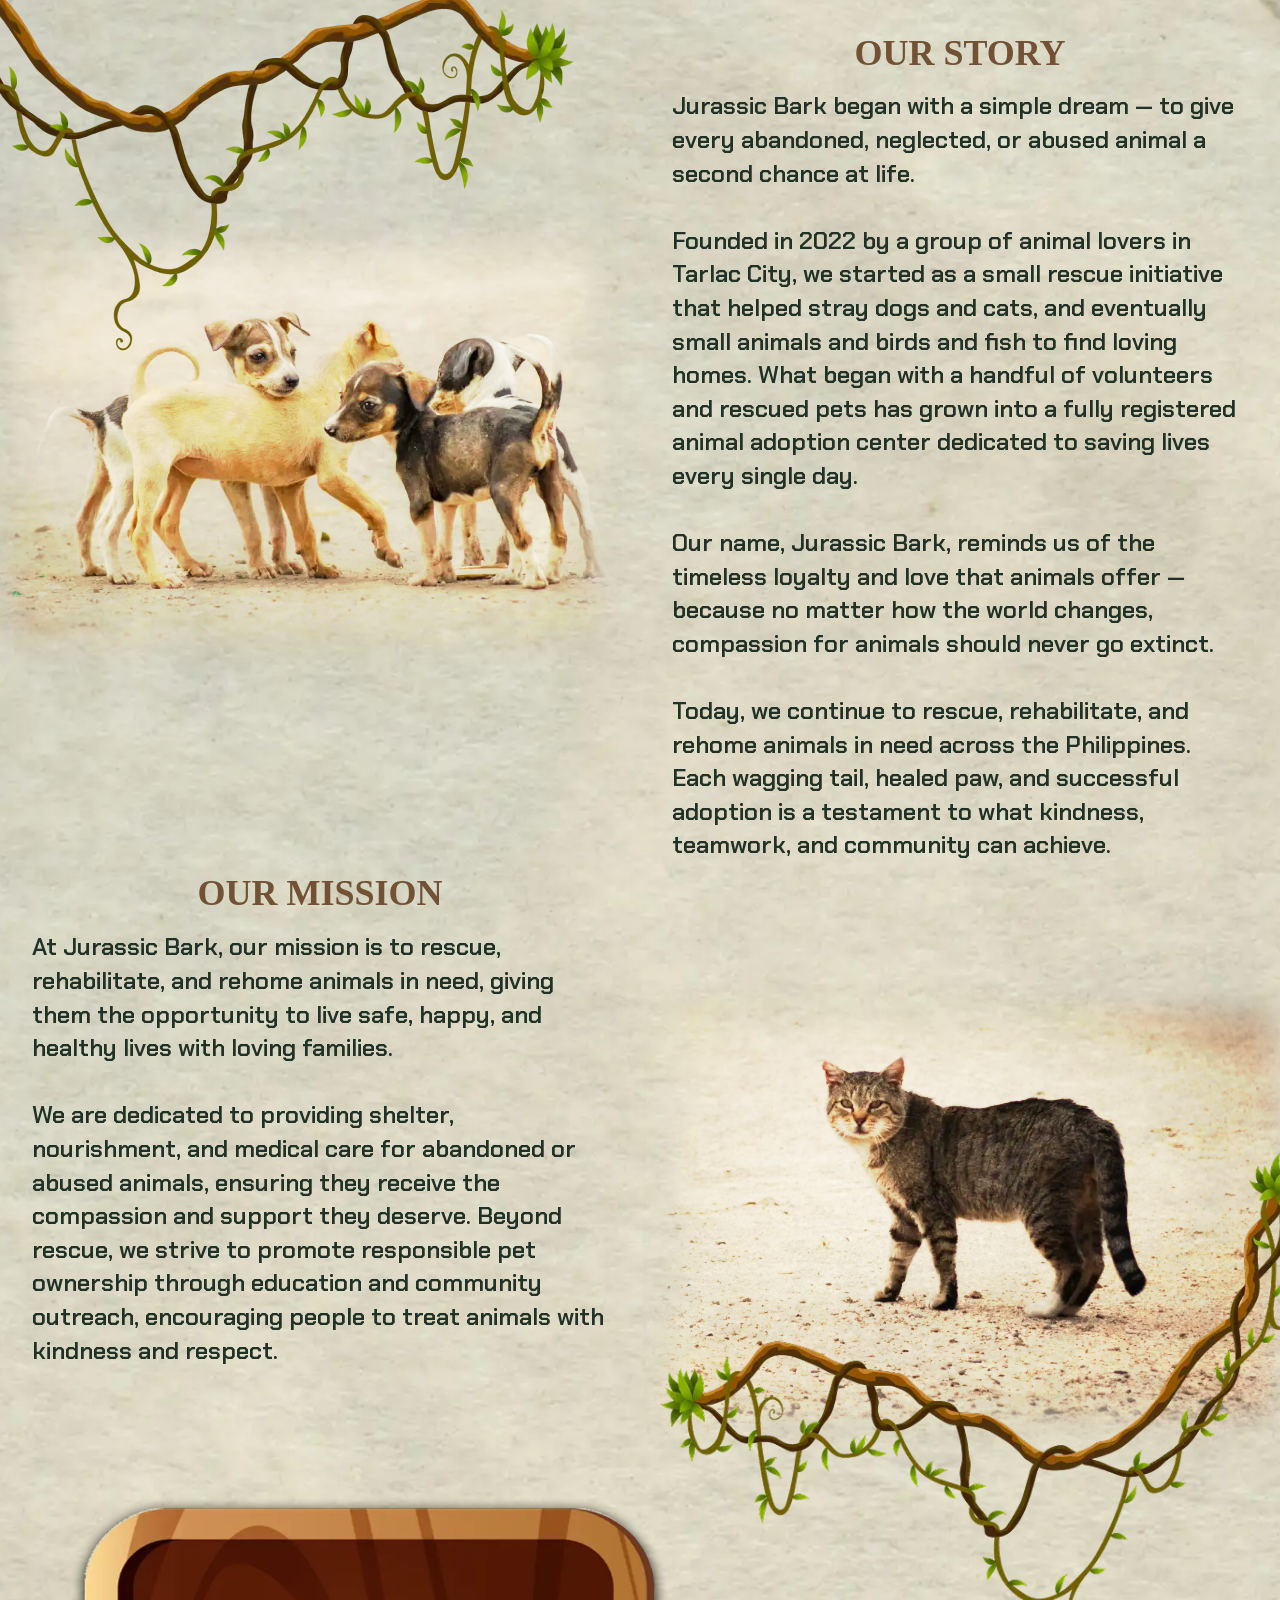
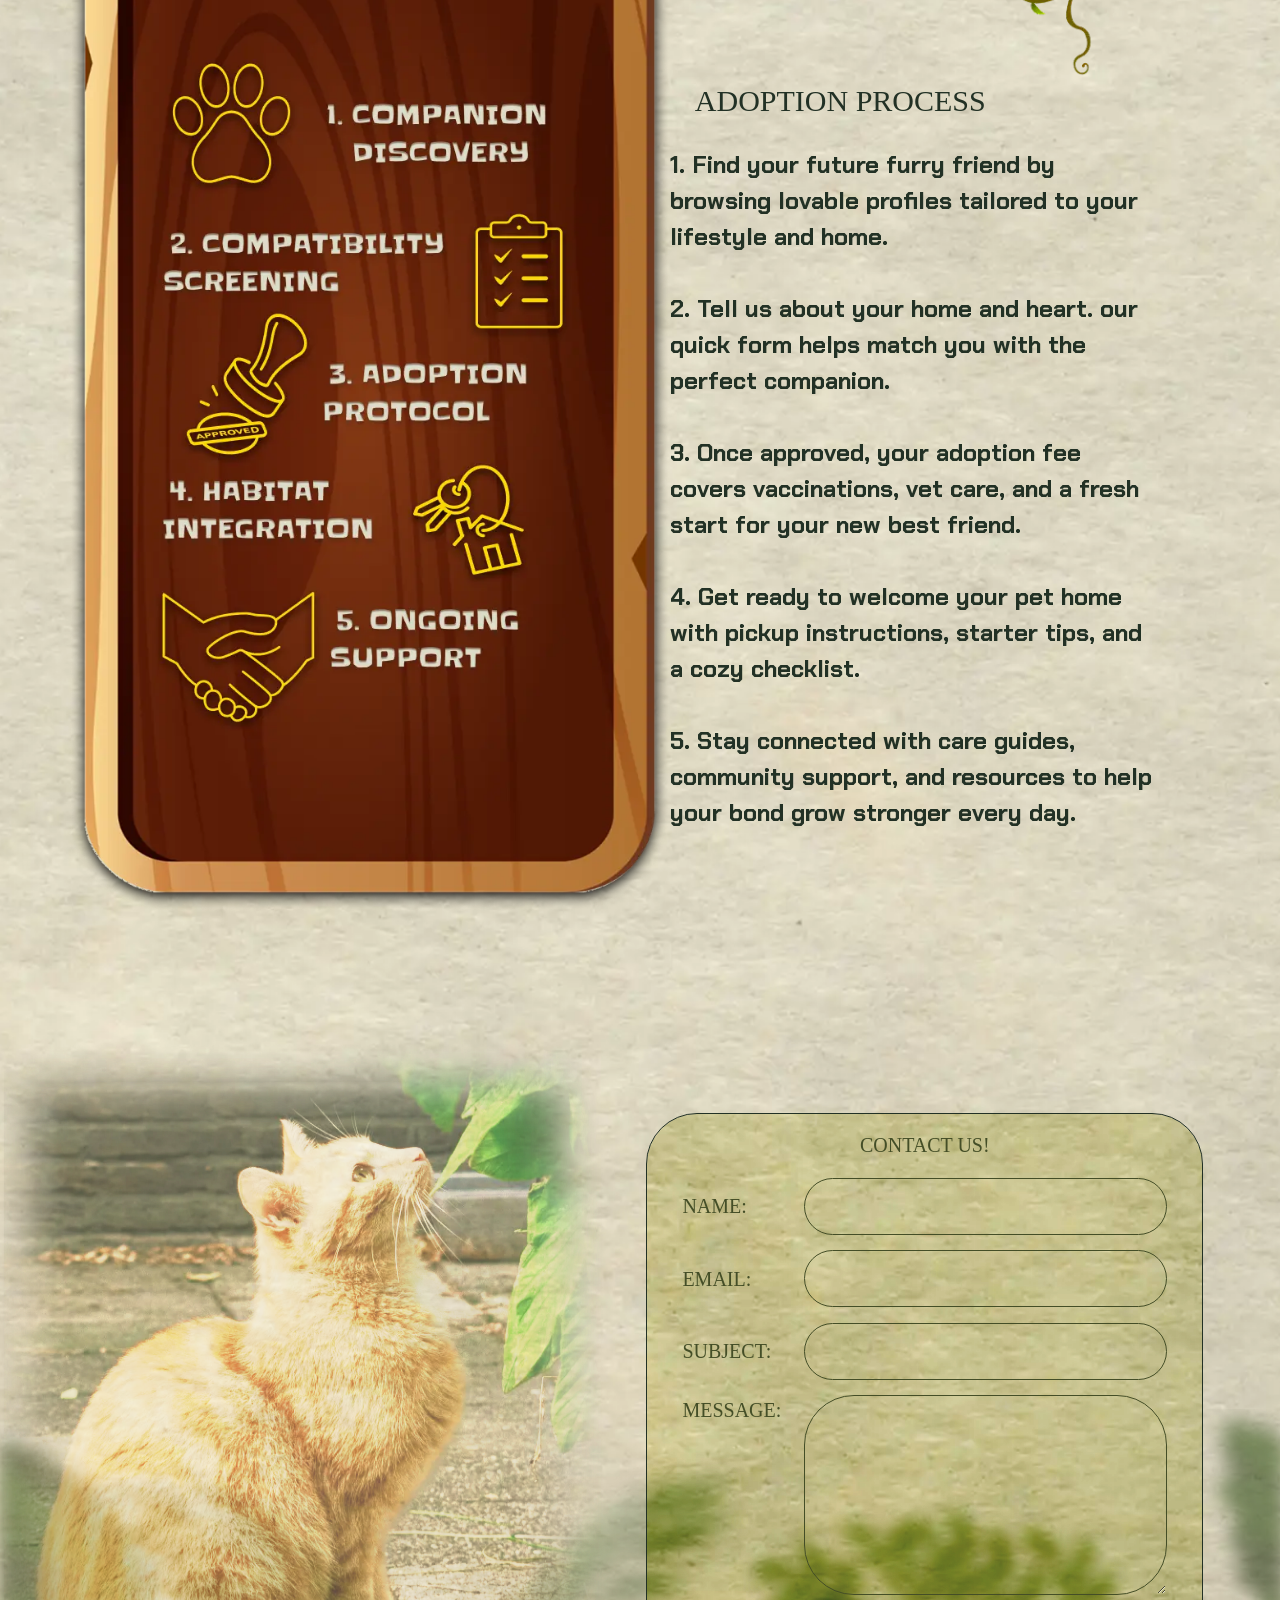
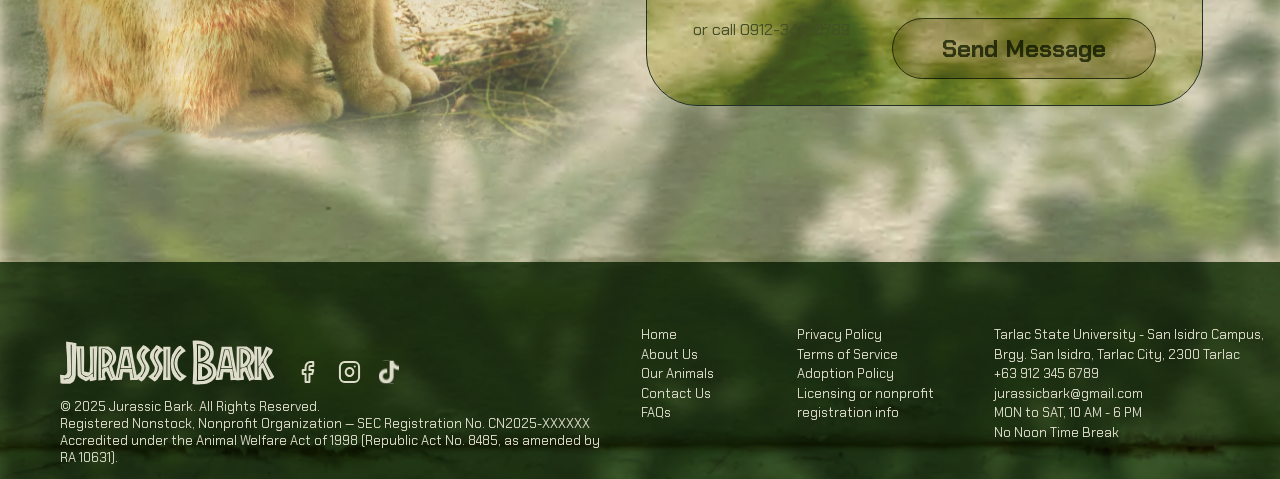
==== commit 082faeba: "awdawd" ====
--- a/index.html
+++ b/index.html
@@ -8,7 +8,7 @@
     <title>Document</title>
     <link rel="stylesheet" href="index.css">
     <script defer src="index.js" ></script>
-
+    <script defer src="adminNavRedirect.js"></script>
     <!-- FONTS -->
     <style>
         @import url('https://fonts.googleapis.com/css2?family=Archivo+Black&family=Chakra+Petch:ital,wght@0,300;0,400;0,500;0,600;0,700;1,300;1,400;1,500;1,600;1,700&family=Noto+Sans+TC:wght@100..900&family=Poppins:ital,wght@0,100;0,200;0,300;0,400;0,500;0,600;0,700;0,800;0,900;1,100;1,200;1,300;1,400;1,500;1,600;1,700;1,800;1,900&display=swap');
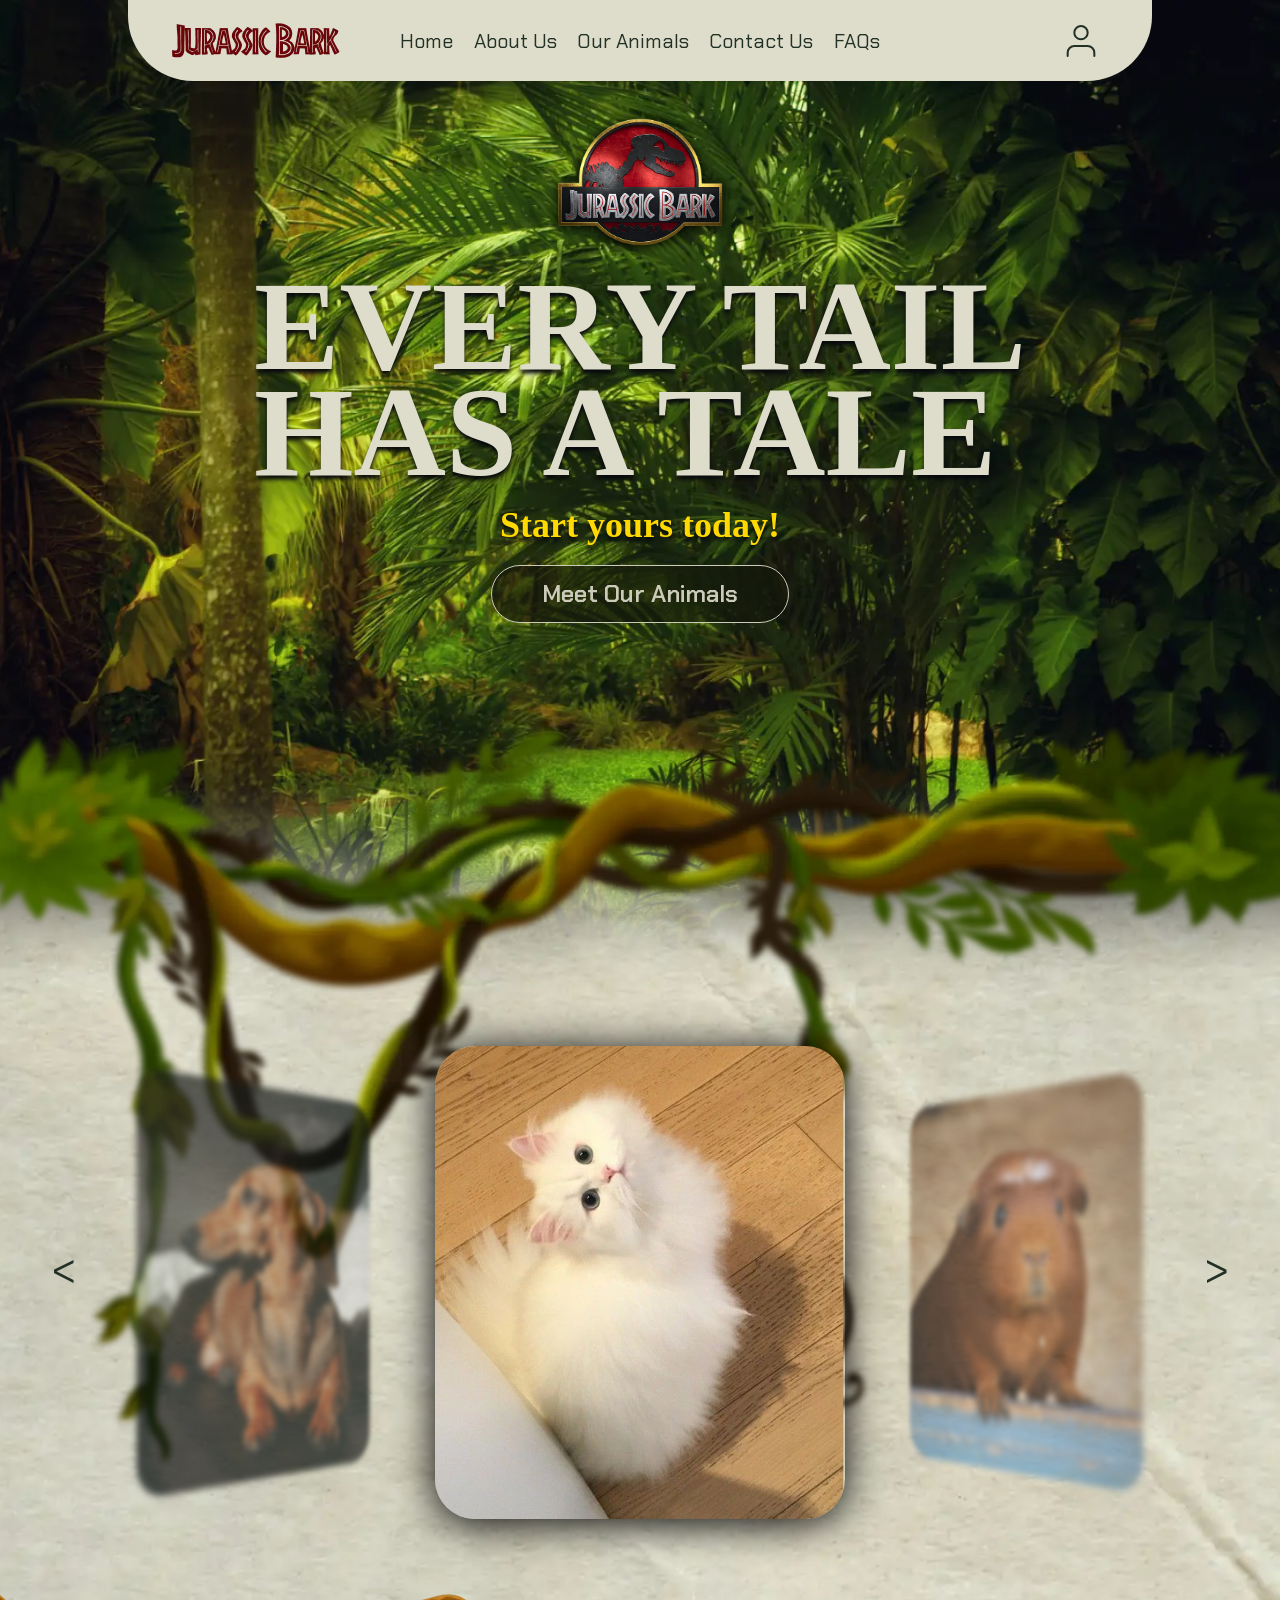
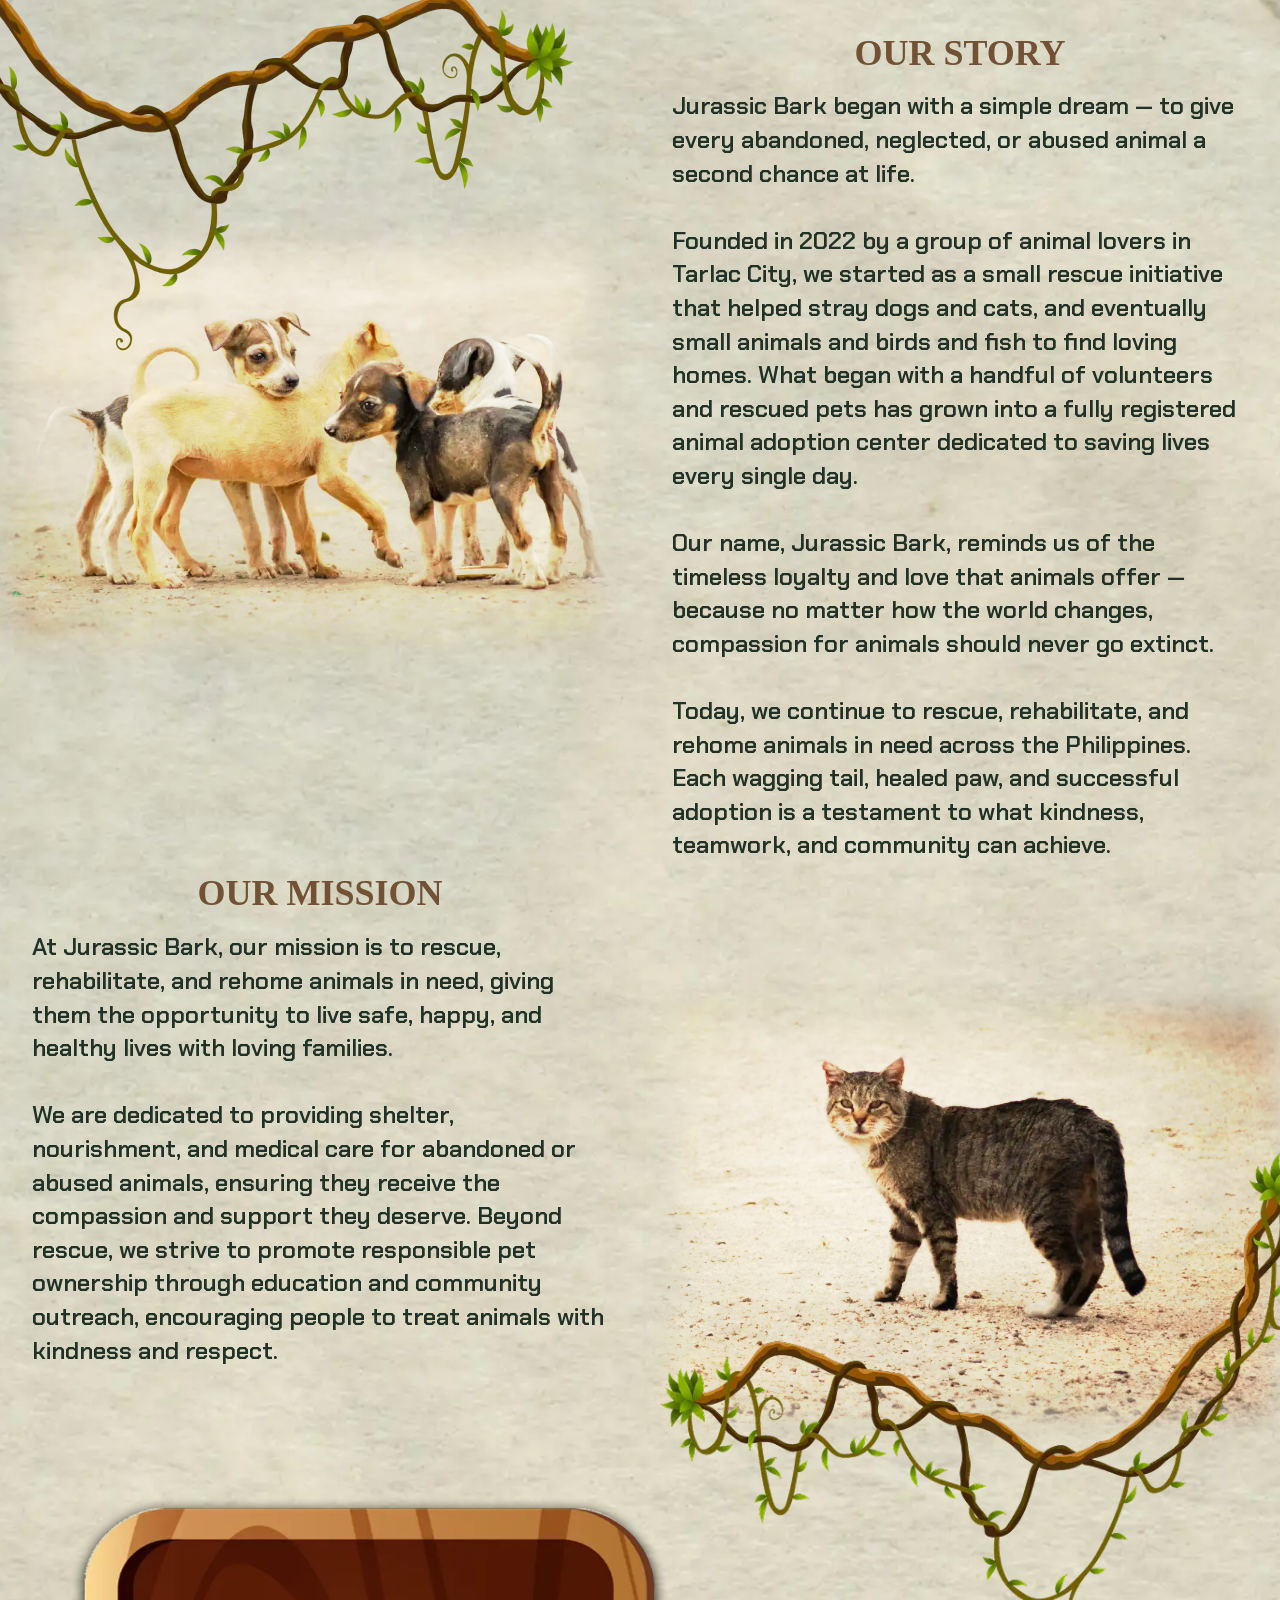
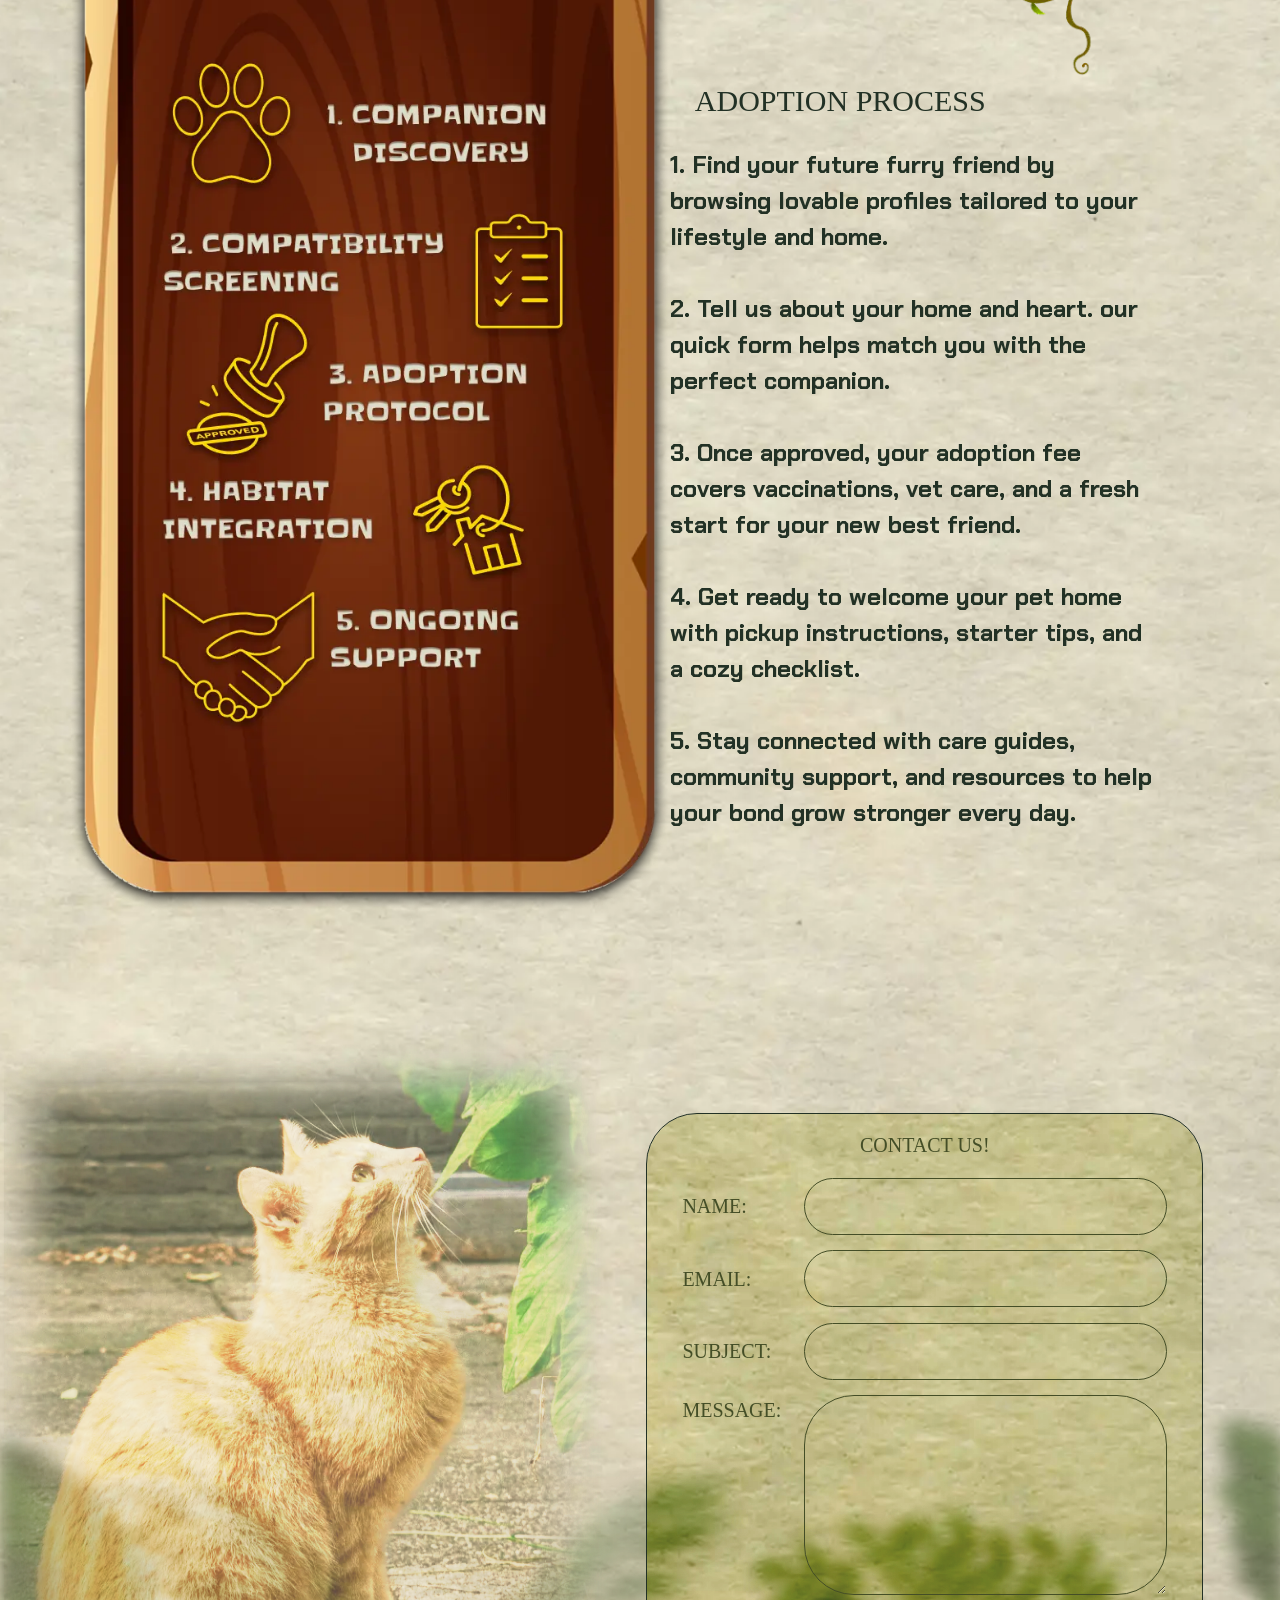
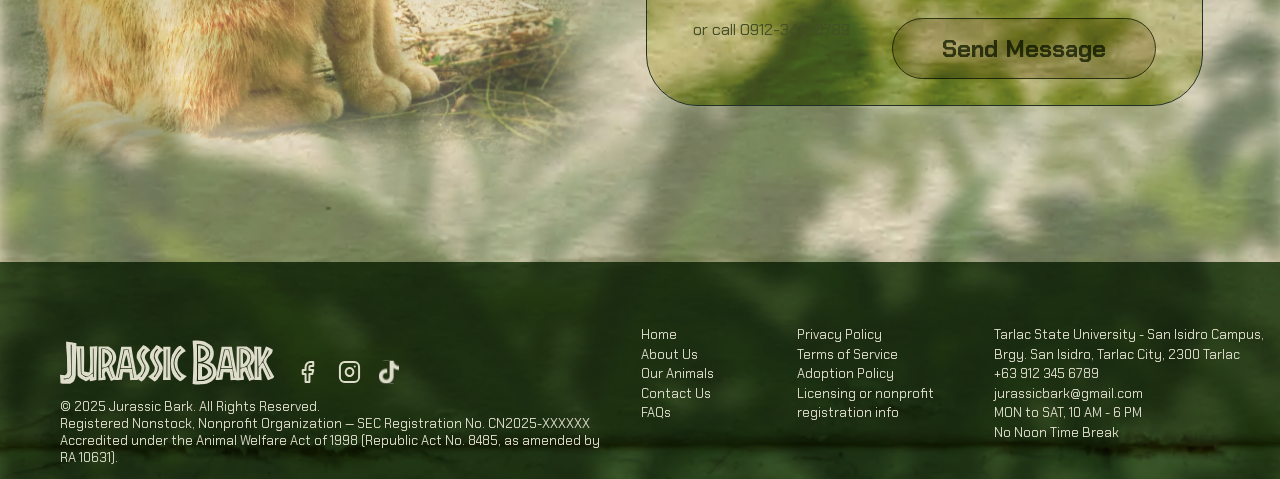
==== commit 2c6b2362: "asdasdasd" ====
--- a/index.html
+++ b/index.html
@@ -46,12 +46,6 @@
             <p><a href="faqs.html">FAQs</a></p>
         </div>
         <div class="navControls">
-            <!-- Search SVG -->
-            <svg class="searchIcon" width="40" height="40" viewBox="0 0 40 40" fill="none" xmlns="http://www.w3.org/2000/svg">
-                <path d="M18.3333 31.6667C25.6971 31.6667 31.6667 25.6971 31.6667 18.3333C31.6667 10.9695 25.6971 5 18.3333 5C10.9695 5 5 10.9695 5 18.3333C5 25.6971 10.9695 31.6667 18.3333 31.6667Z" stroke="#223125" stroke-width="2" stroke-linecap="round" stroke-linejoin="round"/>
-                <path d="M35 35L27.75 27.75" stroke="#223125" stroke-width="2" stroke-linecap="round" stroke-linejoin="round"/>
-            </svg>
-
             <!-- User Svg -->
             <a href="user-profile.html">
                 <svg class="userIcon" width="40" height="40" viewBox="0 0 40 40" fill="none" xmlns="http://www.w3.org/2000/svg">
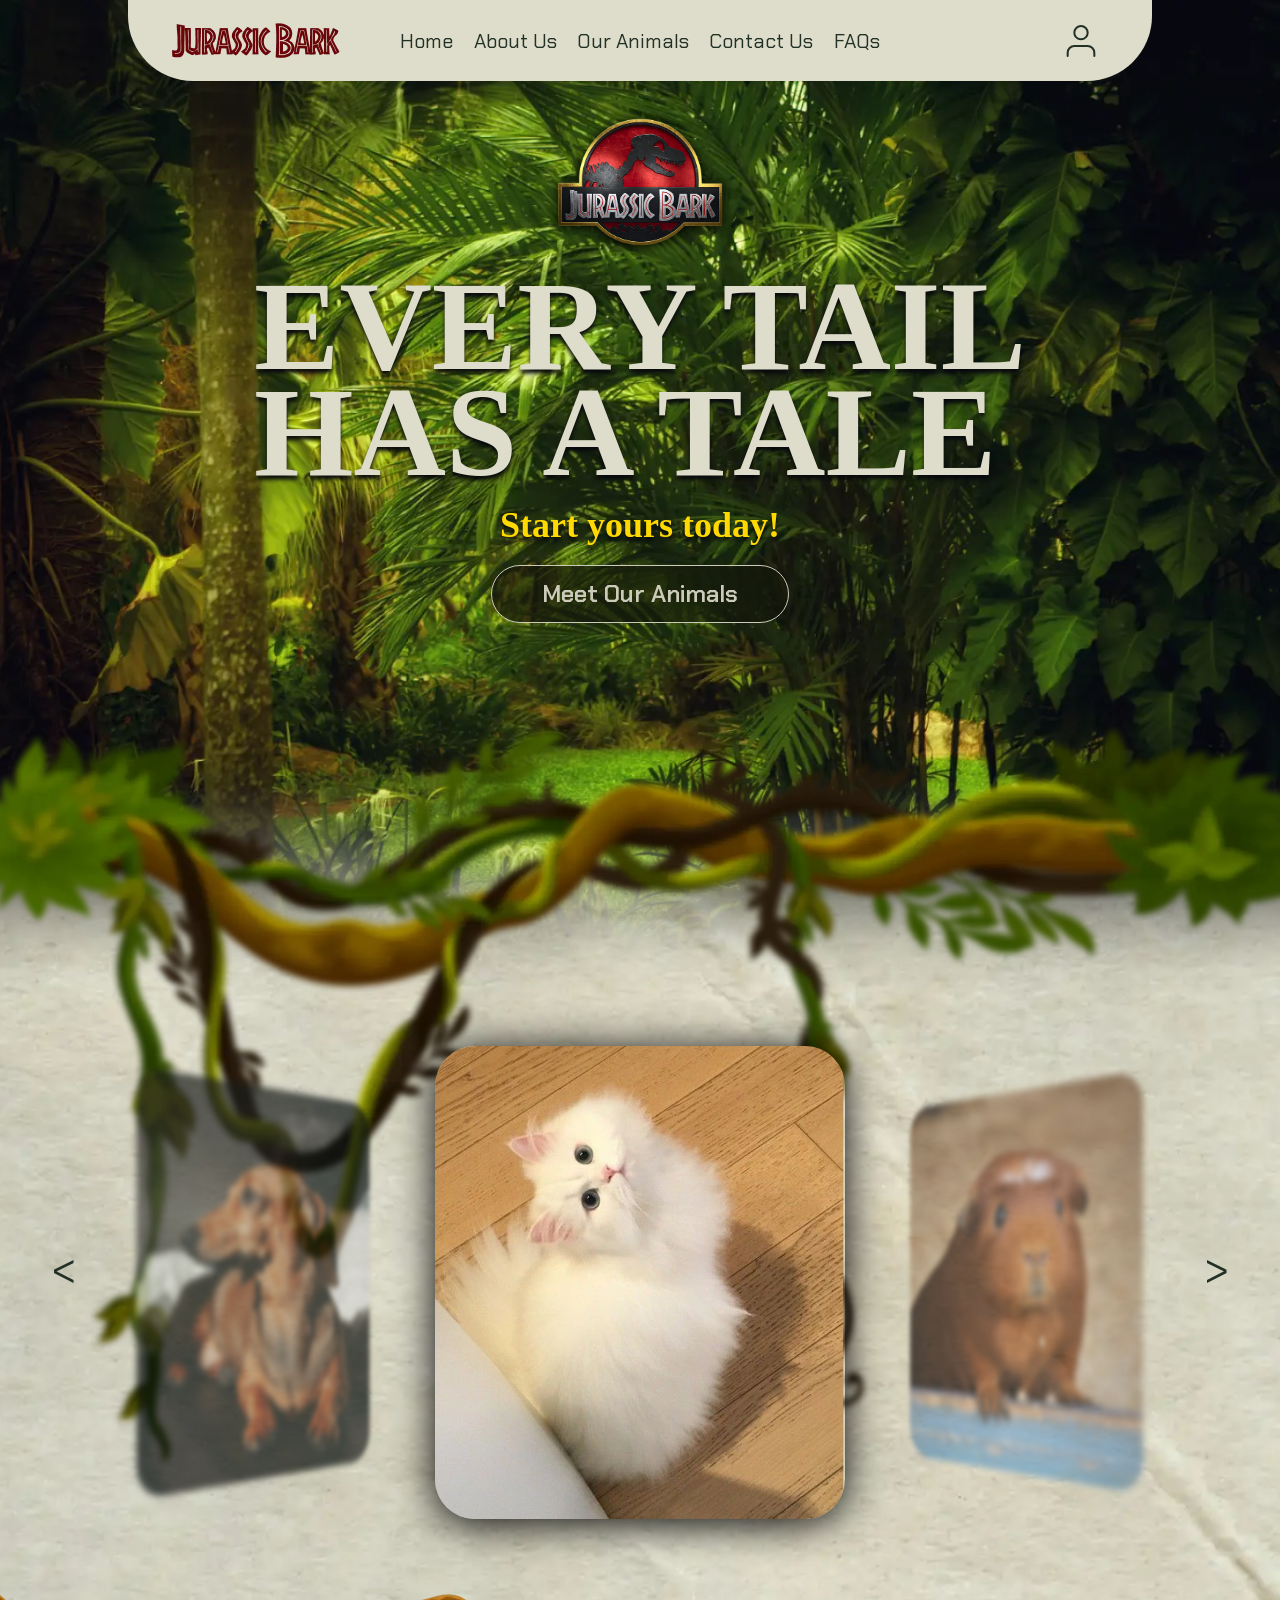
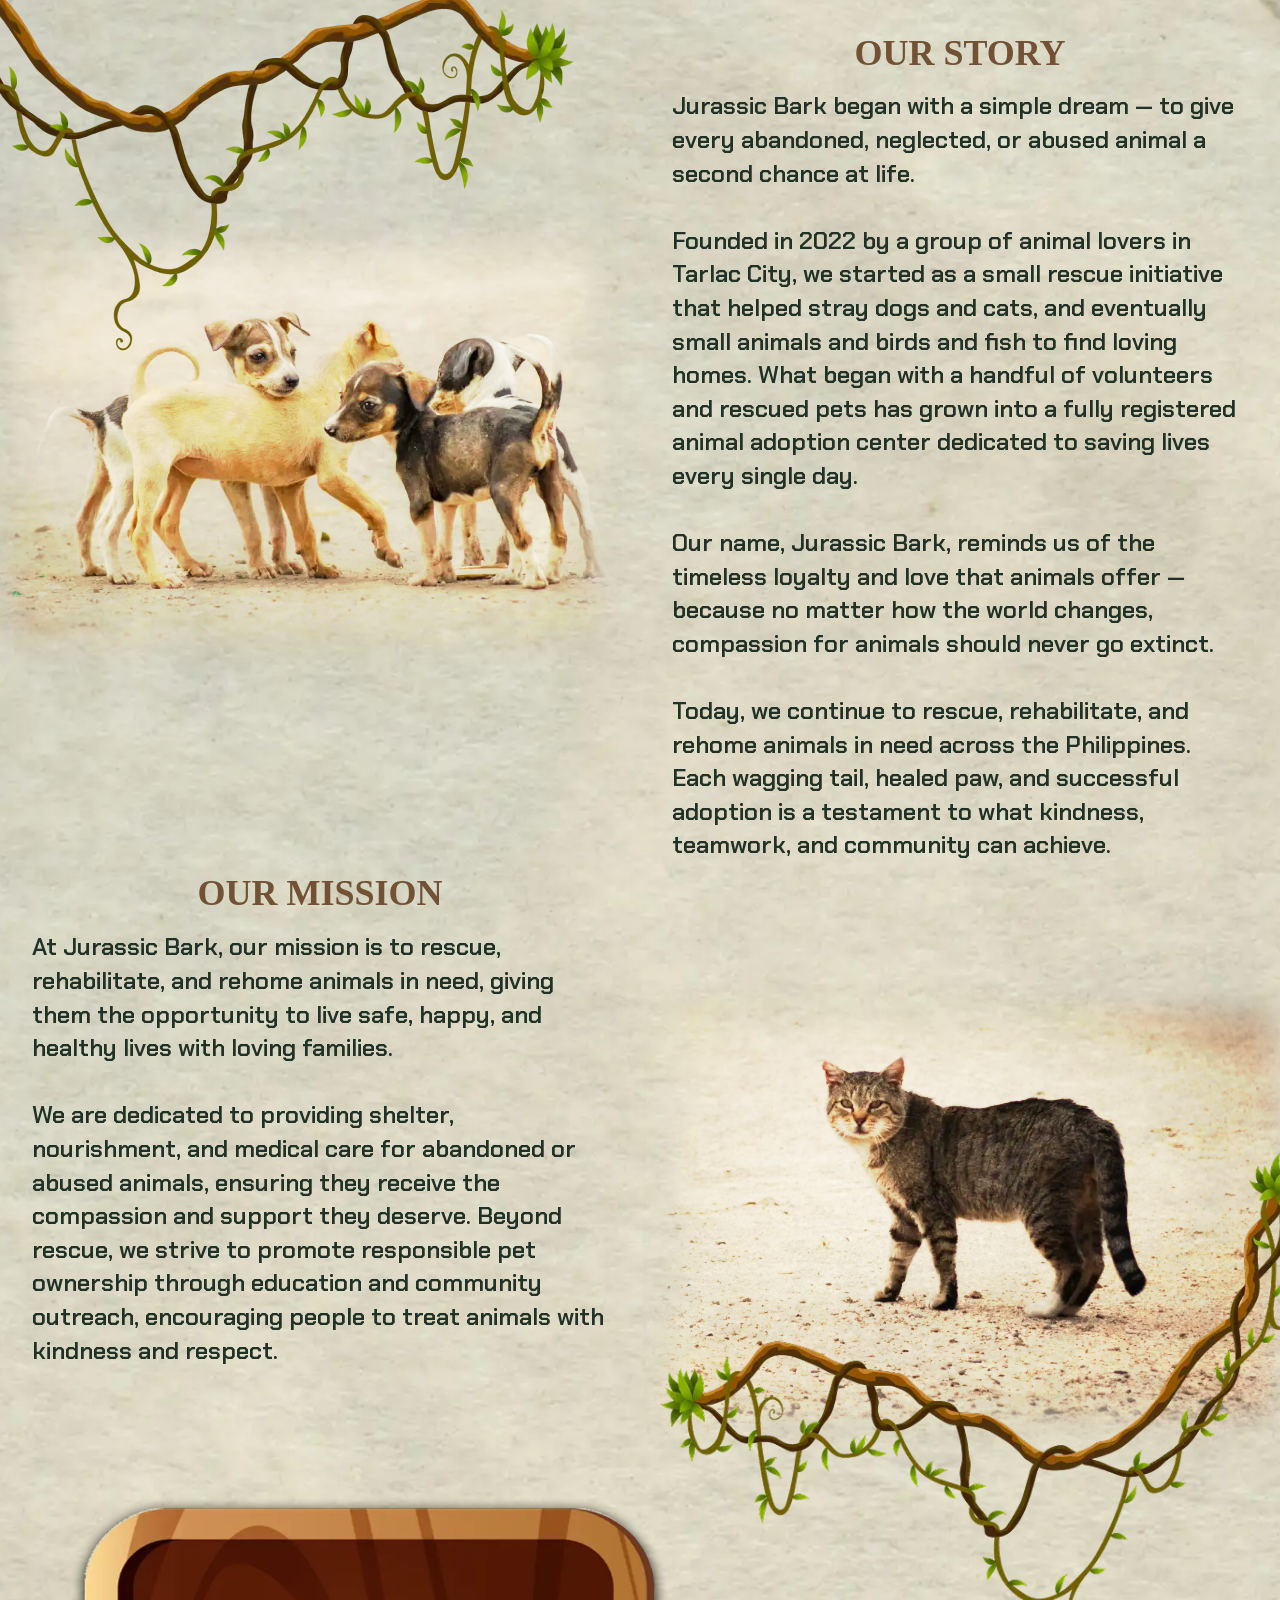
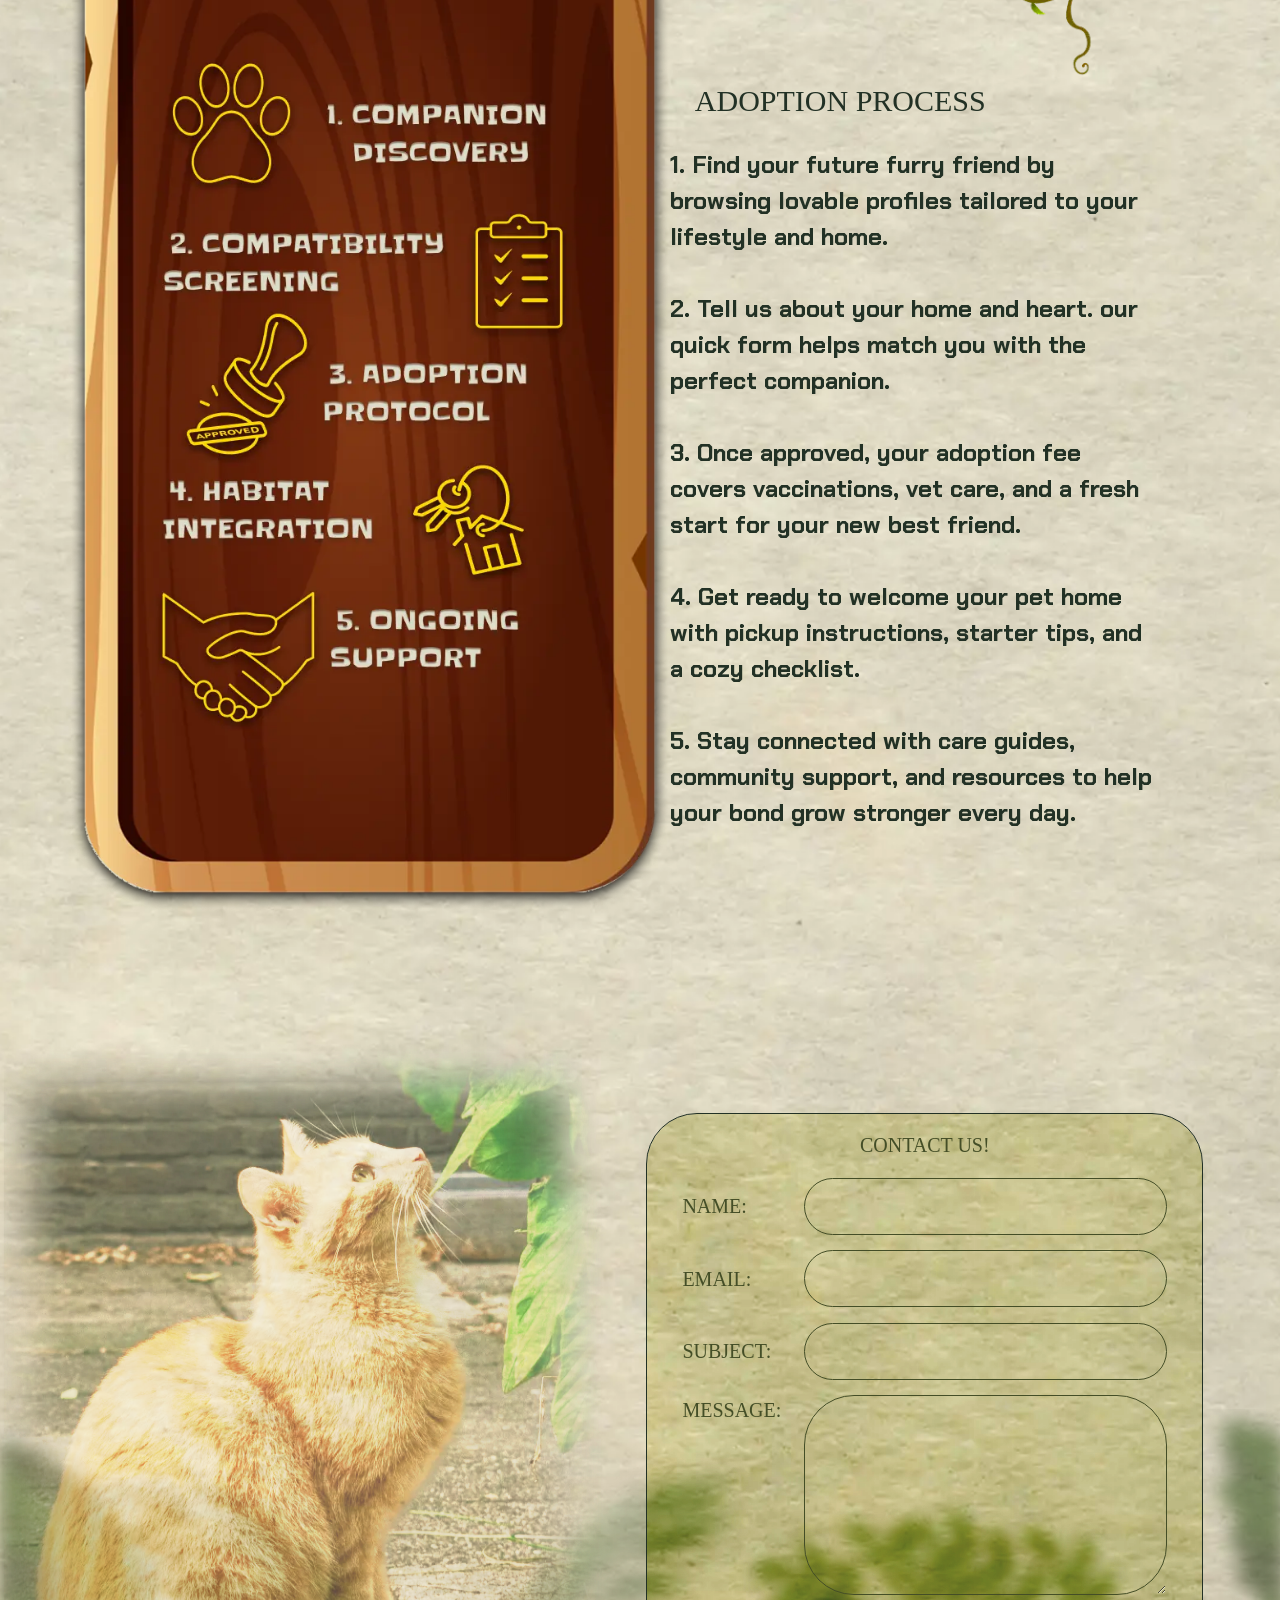
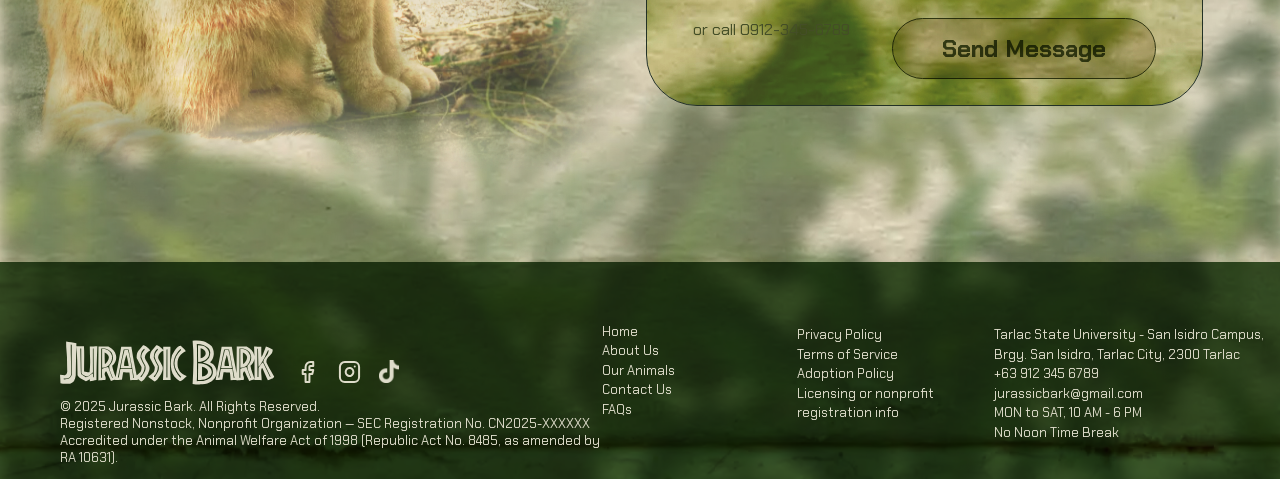
==== commit 4b989a9e: "awdawd" ====
--- a/index.html
+++ b/index.html
@@ -205,39 +205,71 @@
     </div>
 
     <!-- CONTACT US -->
+
+    <!-- CONTACT US -->
     <div class="contactUs">
-        <div class="contactUsImageHolder" >
+        <div class="contactUsImageHolder">
             <!-- Cat Contact US Picture -->
             <img class="contactUsCat" src="images/homeImages/cat.webp" alt="">
         </div>       
 
-        <div class="contactUsContent" >
-            <div class="contactUsForm">
+        <div class="contactUsContent">
+            <form class="contactUsForm" onsubmit="return handleContactSubmit(this);">
                 <div class="bg"></div>
-                <p class="contactHead" >CONTACT US!</p>
+                <p class="contactHead">CONTACT US!</p>
+                
                 <div class="input">
                     <p>NAME: </p>
-                    <input type="text">
-                </div>
+                    <input type="text" name="name" required>
+                </div>
+                
                 <div class="input">
                     <p>EMAIL: </p>
-                    <input type="text">
-                </div>
+                    <input type="email" name="email" required>
+                </div>
+                
                 <div class="input">
                     <p>SUBJECT: </p>
-                    <input type="text">
-                </div>
+                    <input type="text" name="subject" required>
+                </div>
+                
                 <div id="msgInput" class="input">
                     <p>MESSAGE: </p>
-                    <textarea id="msgTxtArea" name="" id=""></textarea>
-                </div>
-                <div class="contactUsfooter" >
-                    <p class="sideText" >or call 0912-345-6789</p>
-                    <button class="sendMsgBtn" >Send Message</button>
-                </div>
-            </div>
-        </div>
-    </div>
+                    <textarea id="msgTxtArea" name="message" required></textarea>
+                </div>
+                
+                <div class="contactUsfooter">
+                    <p class="sideText">or call 0912-345-6789</p>
+                    <button type="submit" class="sendMsgBtn">Send Message</button>
+                </div>
+            </form>
+        </div>
+    </div>
+
+    
+    <script>
+    function handleContactSubmit(form) {
+        // Get form values
+        const name = encodeURIComponent(form.name.value);
+        const email = encodeURIComponent(form.email.value);
+        const subject = encodeURIComponent(form.subject.value);
+        const message = encodeURIComponent(form.message.value);
+
+        // Create mailto link
+        const mailtoLink = `mailto:jurassicbark@gmail.com?subject=${subject}&body=Name: ${name}%0AEmail: ${email}%0A%0A${message}`;
+
+        // Show alerts
+        alert("Your email client will open. Please send the email from there.");
+        alert("If you do not have a default mail client, please contact us at jurassicbark@gmail.com or call 0912-345-6789.");
+        
+        // Open email client
+        window.location.href = mailtoLink;
+        
+        // Prevent form from actually submitting
+        return false;
+    }
+    </script>
+
 
 
     <!-- GRASS FOOTER -->
@@ -251,9 +283,16 @@
             <div class="footerLogoIcons" >
                 <img class="footLogo" src="images/homeImages/Jurassic Bark.svg" alt="">
                 <div class="smallIconsCon">
+                    <a href="https://www.facebook.com">
                     <img class="smallIcons" src="images/homeImages/facebook.svg" alt="">
+                    </a>
+                    <a href="https://www.instagram.com">
                     <img class="smallIcons" src="images/homeImages/instagram.svg" alt="">
-                    <img class="smallIcons" src="images/homeImages/tiktok.svg" alt="">            </div>
+                    </a>
+                    <a href="https://www.tiktok.com">
+                    <img class="smallIcons" src="images/homeImages/tiktok.svg" alt=""> 
+                    </a>
+                </div>
                 </div>
             <div class="foot1Text" >
                 © 2025 Jurassic Bark. All Rights Reserved.
@@ -274,15 +313,15 @@
             Accredited under the Animal Welfare Act of 1998 (Republic Act No. 8485, as amended by RA 10631).
         </div>
             
-        <div class="foot2" >
-            Home
-            <br>
-            About Us
-            <br>
+        <div class="foot2" style="display: flex; padding-top: 0; flex-direction: column;">
+            <a href="index.html">Home</a>
+            <a href="aboutUs.html">About Us</a>
+            <a href="ourAnimals.html">
             Our Animals
-            <br>
+            </a>
+            <a href="contact.html">
             Contact Us
-            <br>
+            </a>
             FAQs
         </div>
         <div class="foot3" >
